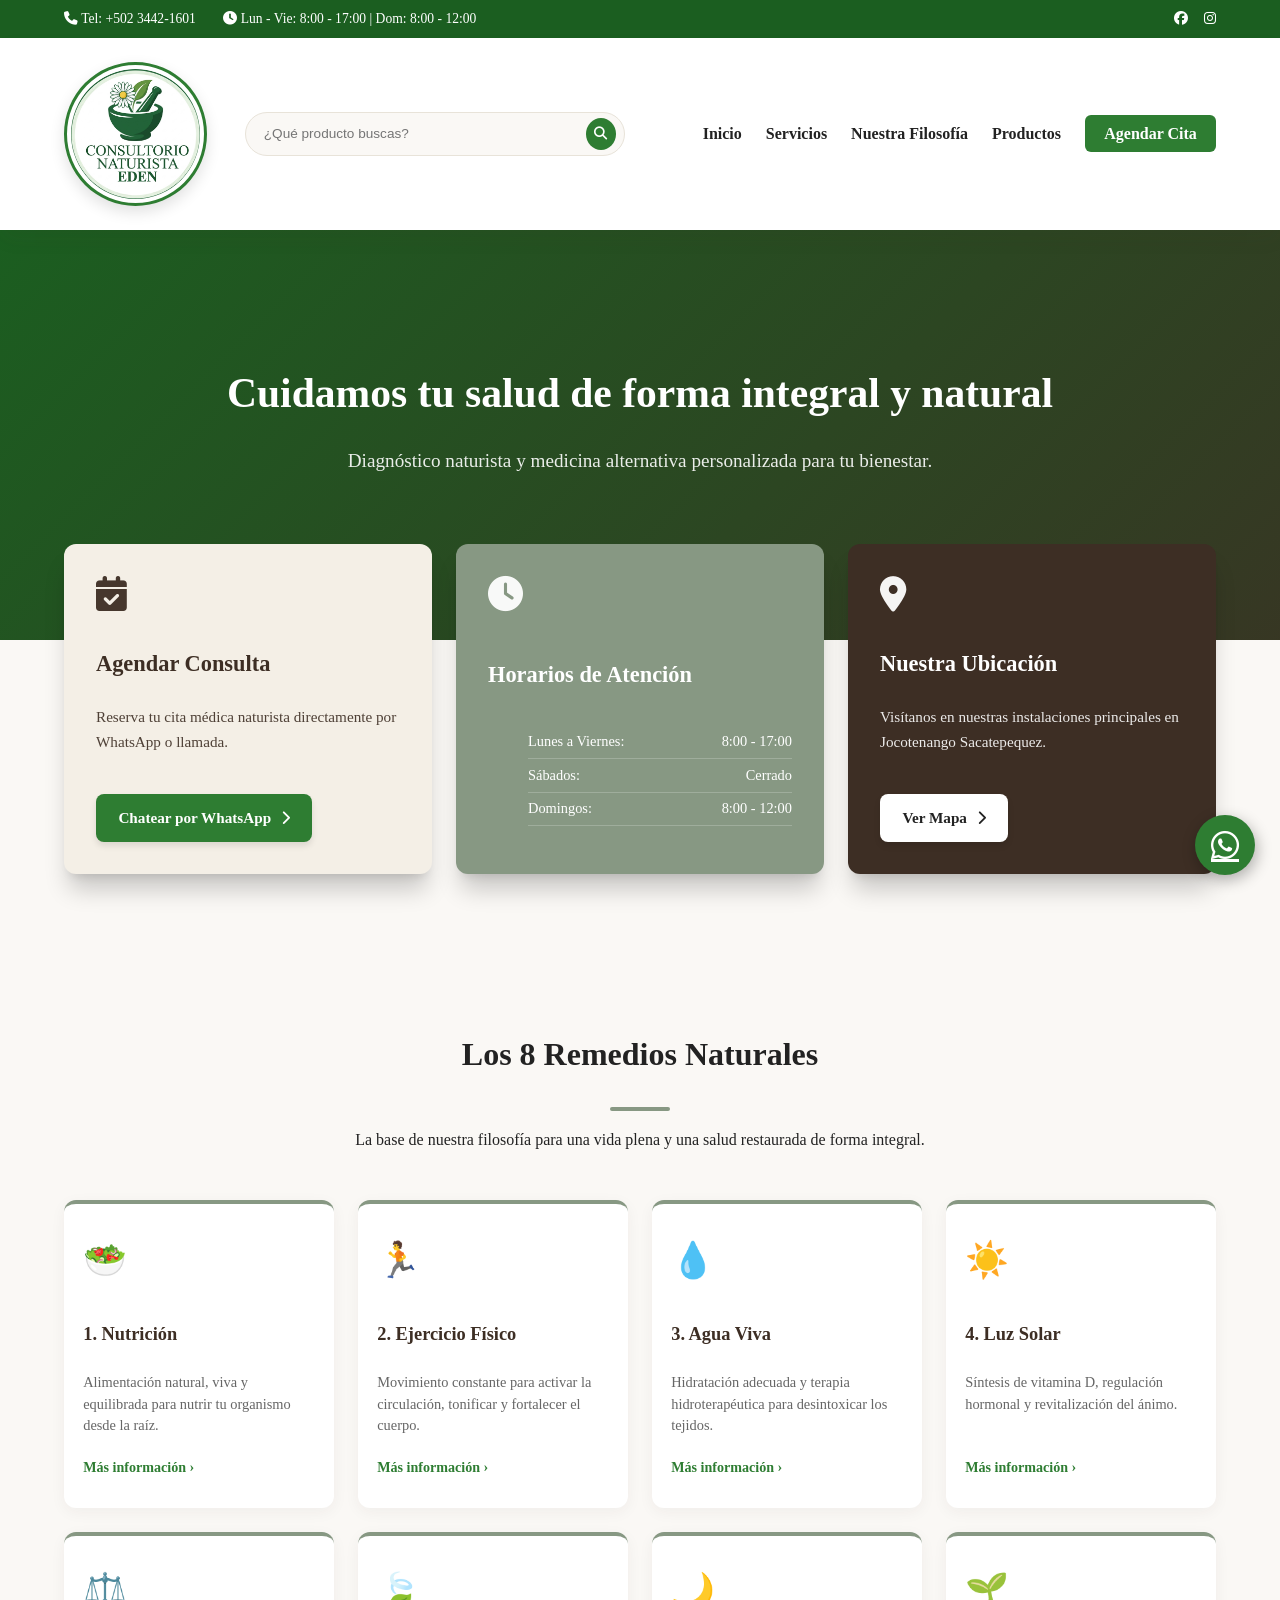
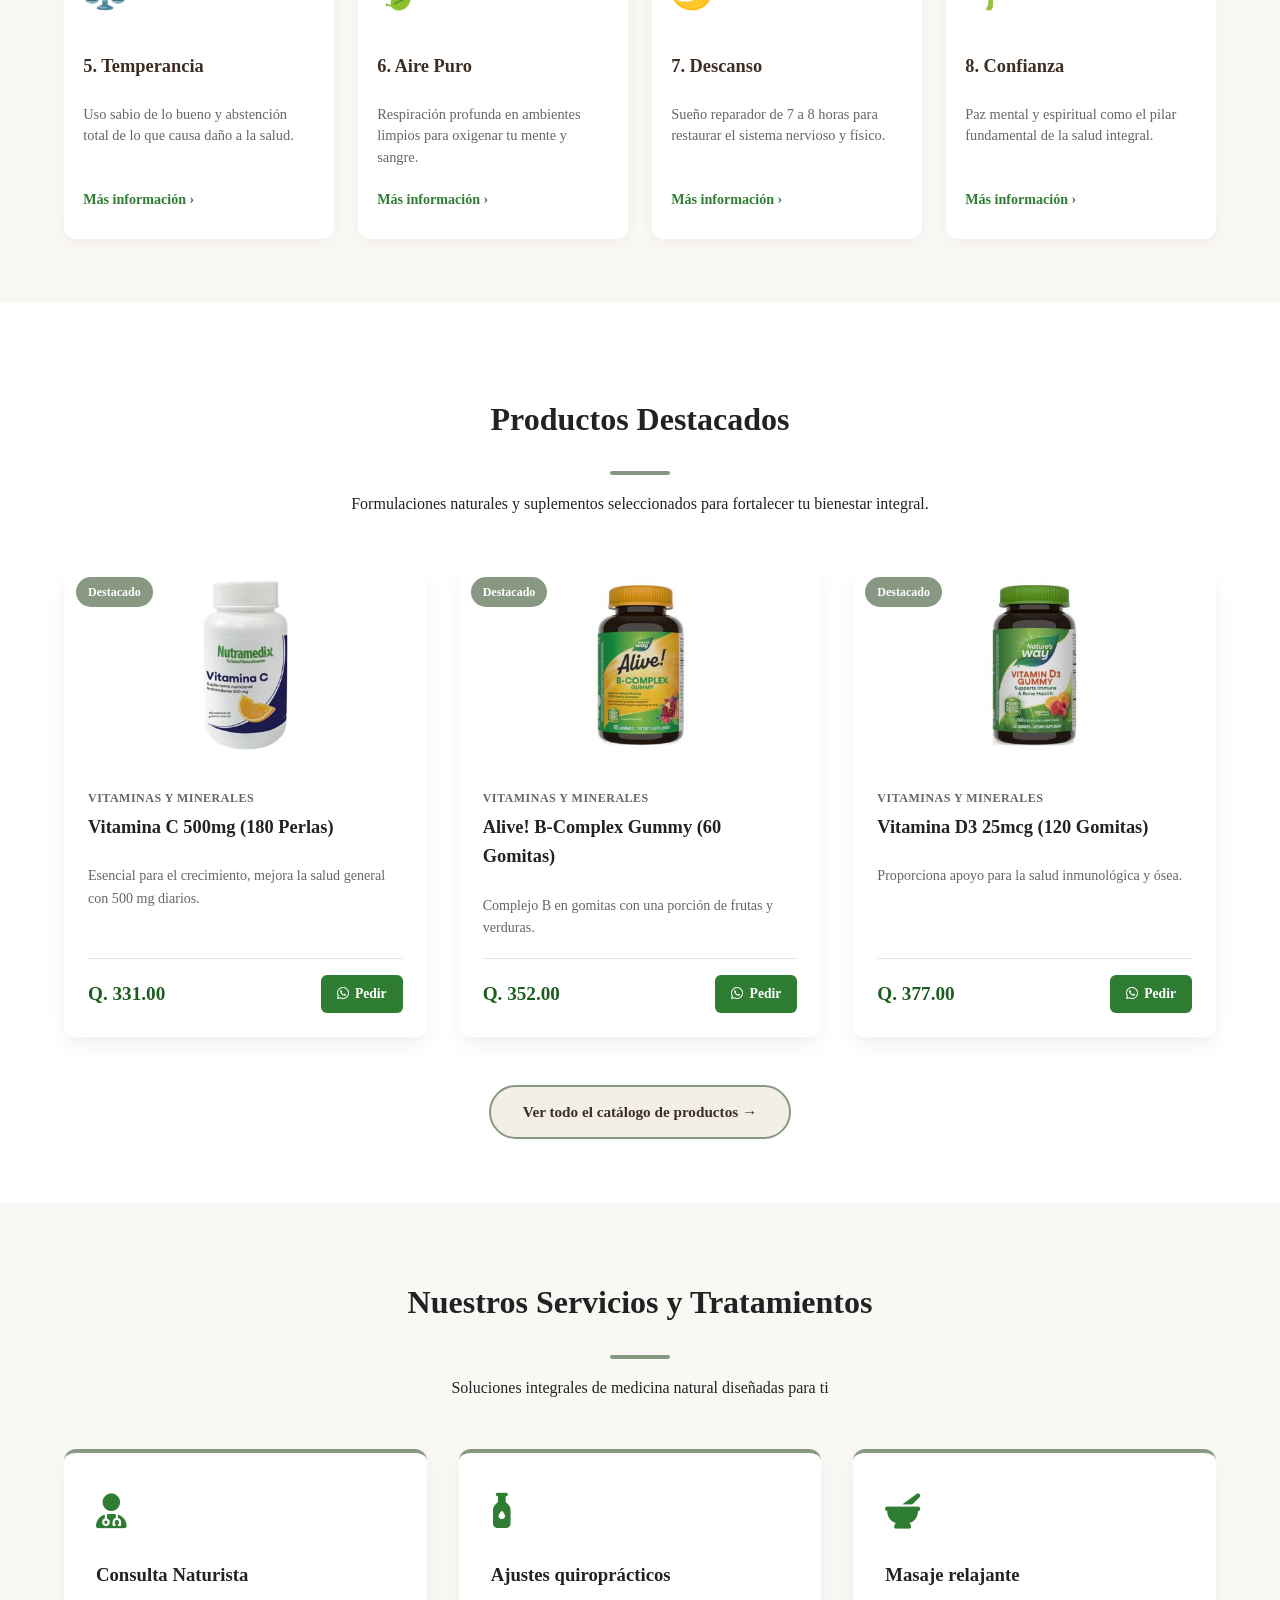
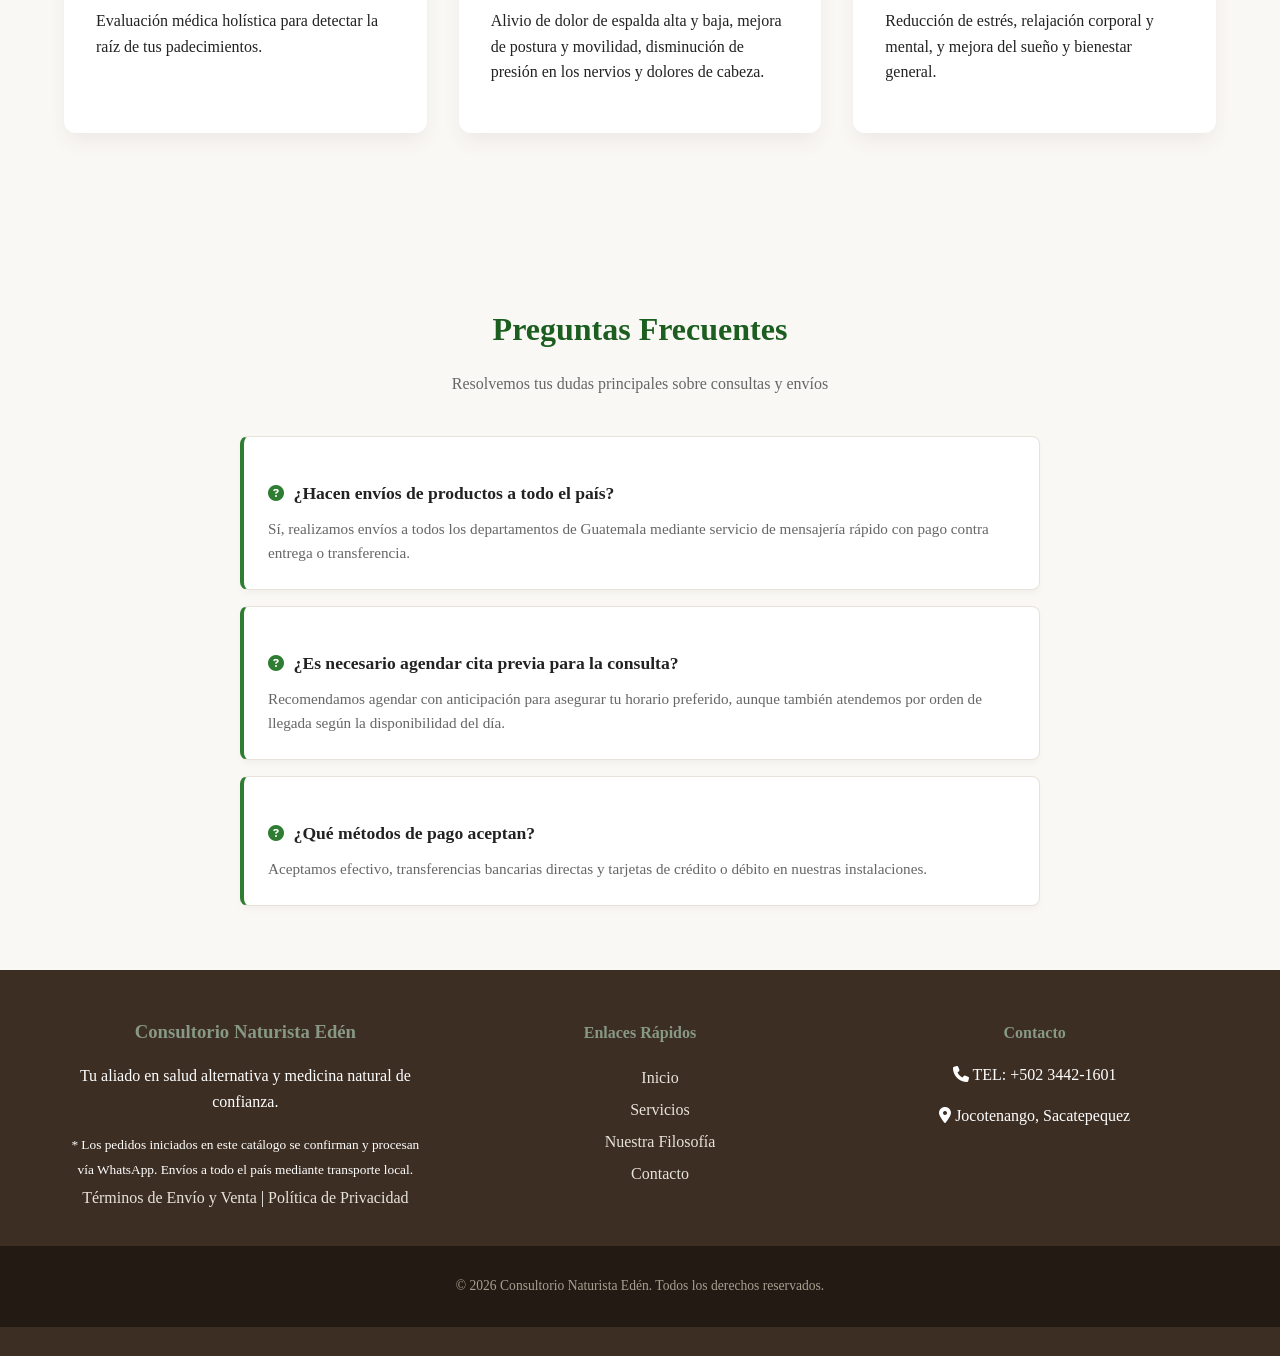
==== index.html @ c16f7e80 "Primer commit de mi proyecto" ====
<!DOCTYPE html>
<html lang="es">
<head>
    <meta charset="UTF-8">
    <meta name="viewport" content="width=device-width, initial-scale=1.0">
    <title>Consultorio Naturista Edén</title>
   
    <link rel="stylesheet" href="https://cdnjs.cloudflare.com/ajax/libs/font-awesome/6.4.0/css/all.min.css">
    <link rel="stylesheet" href="styles.css">

   
<link rel="icon" type="image/png" href="images/logo.jpg">


<meta property="og:title" content="Consultorio Naturista Edén - Salud 100% Natural">
<meta property="og:description" content="Consultas médicas naturistas, tratamientos orgánicos y suplementos certificados. Agenda tu cita hoy.">
<meta property="og:image" content="images/logo.jpg">
</head>
<body>

  
    <div class="top-bar">
        <div class="container top-bar-content">
            <div class="info-contacto">
                <span><i class="fa-solid fa-phone"></i> Tel: +502 3442-1601</span>
                <span><i class="fa-solid fa-clock"></i> Lun - Vie: 8:00 - 17:00 | Dom: 8:00 - 12:00</span>
            </div>
            <div class="redes-top">
                <a href="#"><i class="fa-brands fa-facebook"></i></a>
                <a href="#"><i class="fa-brands fa-instagram"></i></a>
            </div>
        </div>
    </div>

   
   <header class="main-header">
    <div class="container header-container">
        
       
        <a href="#" class="logo-wrapper">
            <img src="images/logo.jpg" alt="Consultorio Naturista Edén" class="logo-img">
        </a>

        
        <div class="header-search">
            <form id="search-form" onsubmit="event.preventDefault(); buscarServicio();">
                <input type="text" id="search-input" placeholder="¿Qué producto buscas?" required>
                <button type="submit" aria-label="Buscar">
                    <i class="fa-solid fa-magnifying-glass"></i>
                </button>
            </form>
        </div>

      
      <nav class="navbar">
    <ul>
        <li><a href="#inicio">Inicio</a></li>
        <li><a href="#servicios">Servicios</a></li>
        <li><a href="nosotros.html">Nuestra Filosofía</a></li>
        <li><a href="productos.html">Productos</a></li> 
        
      <li><a href="cita.html" class="btn-cita-nav">Agendar Cita</a></li>
    </ul>
</nav>
    </div>
</header>

    <!-- 3. Banner Principal-->
     
  <!-- 3. Banner Principal-->
<section id="inicio" class="hero-section">
    <!-- Capas de imágenes para la animación -->
    <div class="hero-slide active" style="background-image: url('https://images.unsplash.com/photo-1505751172876-fa1923c5c528?q=80&w=1200');"></div>
    <div class="hero-slide" style="background-image: url('https://images.unsplash.com/photo-1544367567-0f2fcb009e0b?q=80&w=1200');"></div>
    <div class="hero-slide" style="background-image: url('https://images.unsplash.com/photo-1576091160399-112ba8d25d1d?q=80&w=1200');"></div>

    <div class="hero-overlay"></div>

    <div class="container hero-content">
        <h1>Cuidamos tu salud de forma integral y natural</h1>
        <p>Diagnóstico naturista y medicina alternativa personalizada para tu bienestar.</p>
    </div>
</section>

    <!-- 4. Bloques de Acceso Rápido-->
    <section class="quick-action-section">
        <div class="container quick-action-grid">
            
            <div class="action-card action-blue">
                <i class="fa-solid fa-calendar-check action-icon"></i>
                <h3>Agendar Consulta</h3>
                <p>Reserva tu cita médica naturista directamente por WhatsApp o llamada.</p>
                <a href="https://wa.me/50234421601?text=Hola,%20quisiera%20solicitar%20información%20para%20agendar%20una%20cita%20médica." target="_blank" class="action-btn">Chatear por WhatsApp<i class="fa-solid fa-chevron-right"></i></a>
            </div>

            <div class="action-card action-green">
                <i class="fa-solid fa-clock action-icon"></i>
                <h3>Horarios de Atención</h3>
                <ul class="horarios-list">
                    <li><span>Lunes a Viernes:</span> 8:00 - 17:00</li>
                    <li><span>Sábados:</span> Cerrado</li>
                    <li><span>Domingos:</span> 8:00 - 12:00</li>
                </ul>
            </div>

            <div class="action-card action-dark">
                <i class="fa-solid fa-location-dot action-icon"></i>
                <h3>Nuestra Ubicación</h3>
                <p>Visítanos en nuestras instalaciones principales en Jocotenango Sacatepequez.</p>
                <a href="https://maps.app.goo.gl/ktrPptJkrCoF2fEw8?g_st=aw" target="_blank" rel="noopener noreferrer" class="action-btn">Ver Mapa <i class="fa-solid fa-chevron-right"></i></a>
            </div>

        </div>
    </section>
<!-- SECCIÓN 8 REMEDIOS NATURALES -->
<section class="remedios-section">
    <div class="container">
        <div class="section-header">
            <h2>Los 8 Remedios Naturales</h2>
            <div class="linea-decorativa"></div>
            <p>La base de nuestra filosofía para una vida plena y una salud restaurada de forma integral.</p>
        </div>

        <div class="remedios-grid">
            <!-- Remedio 1 -->
            <div class="remedio-card">
                <div class="remedio-icon">🥗</div>
                <h3>1. Nutrición</h3>
                <p>Alimentación natural, viva y equilibrada para nutrir tu organismo desde la raíz.</p>
                <a href="nosotros.html#nutricion" class="remedio-link">Más información &rsaquo;</a>
            </div>

            <!-- Remedio 2 -->
            <div class="remedio-card">
                <div class="remedio-icon">🏃</div>
                <h3>2. Ejercicio Físico</h3>
                <p>Movimiento constante para activar la circulación, tonificar y fortalecer el cuerpo.</p>
                <a href="nosotros.html#ejercicio" class="remedio-link">Más información &rsaquo;</a>
            </div>

            <!-- Remedio 3 -->
            <div class="remedio-card">
                <div class="remedio-icon">💧</div>
                <h3>3. Agua Viva</h3>
                <p>Hidratación adecuada y terapia hidroterapéutica para desintoxicar los tejidos.</p>
                <a href="nosotros.html#agua" class="remedio-link">Más información &rsaquo;</a>
            </div>

            <!-- Remedio 4 -->
            <div class="remedio-card">
                <div class="remedio-icon">☀️</div>
                <h3>4. Luz Solar</h3>
                <p>Síntesis de vitamina D, regulación hormonal y revitalización del ánimo.</p>
                <a href="nosotros.html#luz-solar" class="remedio-link">Más información &rsaquo;</a>
            </div>

            <!-- Remedio 5 -->
            <div class="remedio-card">
                <div class="remedio-icon">⚖️</div>
                <h3>5. Temperancia</h3>
                <p>Uso sabio de lo bueno y abstención total de lo que causa daño a la salud.</p>
                <a href="nosotros.html#temperancia" class="remedio-link">Más información &rsaquo;</a>
            </div>

            <!-- Remedio 6 -->
            <div class="remedio-card">
                <div class="remedio-icon">🍃</div>
                <h3>6. Aire Puro</h3>
                <p>Respiración profunda en ambientes limpios para oxigenar tu mente y sangre.</p>
                <a href="nosotros.html#aire-puro" class="remedio-link">Más información &rsaquo;</a>
            </div>

            <!-- Remedio 7 -->
            <div class="remedio-card">
                <div class="remedio-icon">🌙</div>
                <h3>7. Descanso</h3>
                <p>Sueño reparador de 7 a 8 horas para restaurar el sistema nervioso y físico.</p>
                <a href="nosotros.html#descanso" class="remedio-link">Más información &rsaquo;</a>
            </div>

            <!-- Remedio 8 -->
            <div class="remedio-card">
                <div class="remedio-icon">🌱</div>
                <h3>8. Confianza</h3>
                <p>Paz mental y espiritual como el pilar fundamental de la salud integral.</p>
                <a href="nosotros.html#confianza" class="remedio-link">Más información &rsaquo;</a>
            </div>
        </div>
    </div>
</section>

<!-- SECCIÓN DE PRODUCTOS DESTACADOS -->
<section class="productos-destacados-section">
    <div class="container">
        <div class="section-header">
            <h2>Productos Destacados</h2>
            <div class="linea-decorativa"></div>
            <p>Formulaciones naturales y suplementos seleccionados para fortalecer tu bienestar integral.</p>
        </div>

        <div class="productos-destacados-grid">
            
            <!-- Producto 1: Vitamina C 500mg -->
            <div class="producto-card">
                <span class="producto-badge">Destacado</span>
                <div class="producto-img-box">
                    <img src="images/productos/img41.jpg" alt="Vitamina C 500mg (180 Perlas)">
                </div>
                <div class="producto-info">
                    <span class="producto-categoria">Vitaminas y Minerales</span>
                    <h3>Vitamina C 500mg (180 Perlas)</h3>
                    <p>Esencial para el crecimiento, mejora la salud general con 500 mg diarios.</p>
                    <div class="producto-footer">
                        <span class="producto-precio">Q. 331.00</span>
                        <a href="https://wa.me/50234421601?text=Hola,%20deseo%20informaci%C3%B3n%20sobre%20el%20producto%20Vitamina%20C%20500mg%20(180%20Perlas)%20-%20C%C3%B3digo%207023A" 
                           class="btn-producto" target="_blank">
                            <i class="fab fa-whatsapp"></i> Pedir
                        </a>
                    </div>
                </div>
            </div>

            <!-- Producto 2: Alive! B-Complex Gummy -->
            <div class="producto-card">
                <span class="producto-badge">Destacado</span>
                <div class="producto-img-box">
                    <img src="images/productos/img68.jpg" alt="Alive! B-Complex Gummy (60 Gomitas)">
                </div>
                <div class="producto-info">
                    <span class="producto-categoria">Vitaminas y Minerales</span>
                    <h3>Alive! B-Complex Gummy (60 Gomitas)</h3>
                    <p>Complejo B en gomitas con una porción de frutas y verduras.</p>
                    <div class="producto-footer">
                        <span class="producto-precio">Q. 352.00</span>
                        <a href="https://wa.me/50234421601?text=Hola,%20deseo%20informaci%C3%B3n%20sobre%20el%20producto%20Alive!%20B-Complex%20Gummy%20(60%20Gomitas)%20-%20C%C3%B3digo%209173D" 
                           class="btn-producto" target="_blank">
                            <i class="fab fa-whatsapp"></i> Pedir
                        </a>
                    </div>
                </div>
            </div>

            <!-- Producto 3: Vitamina D3 25mcg -->
            <div class="producto-card">
                <span class="producto-badge">Destacado</span>
                <div class="producto-img-box">
                    <img src="images/productos/img64.jpg" alt="Vitamina D3 25mcg (120 Gomitas)">
                </div>
                <div class="producto-info">
                    <span class="producto-categoria">Vitaminas y Minerales</span>
                    <h3>Vitamina D3 25mcg (120 Gomitas)</h3>
                    <p>Proporciona apoyo para la salud inmunológica y ósea.</p>
                    <div class="producto-footer">
                        <span class="producto-precio">Q. 377.00</span>
                        <a href="https://wa.me/50234421601?text=Hola,%20deseo%20informaci%C3%B3n%20sobre%20el%20producto%20Vitamina%20D3%2025mcg%20(120%20Gomitas)%20-%20C%C3%B3digo%209175" 
                           class="btn-producto" target="_blank">
                            <i class="fab fa-whatsapp"></i> Pedir
                        </a>
                    </div>
                </div>
            </div>

        </div>

        <!-- Botón para ir al catálogo completo -->
        <div class="ver-mas-productos-container">
            <a href="productos.html" class="btn-ver-catalogo">
                Ver todo el catálogo de productos &rarr;
            </a>
        </div>
    </div>
</section>
    <!-- 5. Catálogo de Servicios y Tratamientos -->
    <section id="servicios" class="servicios-section container">
        <div class="section-header">
            <h2>Nuestros Servicios y Tratamientos</h2>
            <div class="linea-decorativa"></div>
            <p>Soluciones integrales de medicina natural diseñadas para ti</p>
        </div>

        <div class="servicios-grid">
            <div class="servicio-card">
                <div class="card-icon"><i class="fa-solid fa-user-doctor"></i></div>
                <h3>Consulta Naturista</h3>
                <p>Evaluación médica holística para detectar la raíz de tus padecimientos.</p>
            </div>


            <div class="servicio-card">
                <div class="card-icon"><i class="fa-solid fa-bottle-droplet"></i></div>
                <h3>Ajustes quiroprácticos</h3>
                <p>Alivio de dolor de espalda alta y baja, mejora de postura y movilidad, disminución de presión en los nervios y dolores de cabeza.
</p>
            </div>

            <div class="servicio-card">
                <div class="card-icon"><i class="fa-solid fa-mortar-pestle"></i></div>
                <h3>Masaje relajante </h3>
                <p> Reducción de estrés, relajación corporal y mental, y mejora del sueño y bienestar general.</p>
            </div>
        </div>
    </section>

   <!-- Sección FAQ -->
<section class="faq-section container">
    <div class="faq-title">
        <h2>Preguntas Frecuentes</h2>
        <p>Resolvemos tus dudas principales sobre consultas y envíos</p>
    </div>

    <div class="faq-container">
        <div class="faq-item">
            <h3><i class="fa-solid fa-circle-question"></i> ¿Hacen envíos de productos a todo el país?</h3>
            <p>Sí, realizamos envíos a todos los departamentos de Guatemala mediante servicio de mensajería rápido con pago contra entrega o transferencia.</p>
        </div>

        <div class="faq-item">
            <h3><i class="fa-solid fa-circle-question"></i> ¿Es necesario agendar cita previa para la consulta?</h3>
            <p>Recomendamos agendar con anticipación para asegurar tu horario preferido, aunque también atendemos por orden de llegada según la disponibilidad del día.</p>
        </div>

        <div class="faq-item">
            <h3><i class="fa-solid fa-circle-question"></i> ¿Qué métodos de pago aceptan?</h3>
            <p>Aceptamos efectivo, transferencias bancarias directas y tarjetas de crédito o débito en nuestras instalaciones.</p>
        </div>
    </div>
</section>

    <!-- 6. Pie de Página -->
    <footer class="main-footer">
        <div class="container footer-content">
            <div class="footer-col">
                <h3>Consultorio Naturista Edén</h3>
                <p>Tu aliado en salud alternativa y medicina natural de confianza.</p>
                 <small class="disclaimer">
            * Los pedidos iniciados en este catálogo se confirman y procesan vía WhatsApp. Envíos a todo el país mediante transporte local.
                    </small>
        <div class="footer-links">
            <a href="terminos.html">Términos de Envío y Venta</a> | 
            <a href="privacidad.html">Política de Privacidad</a>
        </div>
            </div>
            <div class="footer-col">
                <h4>Enlaces Rápidos</h4>
                <ul>
                    <li><a href="#inicio">Inicio</a></li>
                    <li><a href="#servicios">Servicios</a></li>
                    <li><a href="nosotros.html" class="nav-link">Nuestra Filosofía</a></li>
                    <li><a href="cita.html">Contacto</a></li>
                </ul>
            </div>

            
            <div class="footer-col">
                <h4>Contacto</h4>
                <p><i class="fa-solid fa-phone"></i> TEL: +502 3442-1601</p>
                <p><i class="fa-solid fa-location-dot"></i> Jocotenango, Sacatepequez</p>
            </div>
        </div>
        <div class="footer-bottom">
            <p>&copy; 2026 Consultorio Naturista Edén. Todos los derechos reservados.</p>
        </div>
    </footer>

    <a href="https://wa.me/50234421601?text=Hola,%20tengo%20una%20consulta" class="whatsapp-float" target="_blank" aria-label="Contacto WhatsApp">
    <i class="fa-brands fa-whatsapp"></i>
</a>

    <script src="script.js"></script>

</body>
</html>
</body>
</html>
---- styles.css ----
:root {
    --primary: #2e7d32;            /* Verde Bosque Orgánico (sustituye al verde brillante) */
    --primary-dark: #1b5e20;       /* Verde Profundo para encabezados y top-bar */
    --color-salvia: #879883;       /* Verde Salvia suave (tarjeta central) */
    --color-arena: #f4efe6;        /* Beige / Arena cálido */
    --color-tierra: #3d2e24;       /* Marrón Nuez / Tierra */
    --light-bg: #faf8f5;           /* Fondo general blanco cálido/marfil */
    --dark: #222222;
    --white: #ffffff;
    --gray-light: #e8e3d9;
    --gray-text: #666666;
    --shadow: 0 10px 20px -3px rgba(61, 46, 36, 0.08);
}

body {
    background-color: var(--light-bg);
    color: var(--dark);
    line-height: 1.6;
}

.container {
    width: 90%;
    max-width: 1200px;
    margin: 0 auto;
}

/* TOP BAR */
.top-bar {
    background-color: var(--primary-dark);
    color: var(--white);
    font-size: 0.85rem;
    padding: 0.5rem 0;
}

.top-bar-content {
    display: flex;
    justify-content: space-between;
    align-items: center;
}

.info-contacto span {
    margin-right: 1.5rem;
}

.redes-top a {
    color: var(--white);
    margin-left: 0.8rem;
    text-decoration: none;
}

/* MAIN HEADER */
.main-header {
    background: var(--white);
    box-shadow: var(--shadow);
    position: sticky;
    top: 0;
    z-index: 1000;
    overflow: visible; /* Permite que el logo sobresalga sin cortarse */
}
.header-container {
    display: flex;
    justify-content: space-between;
    align-items: center;
    padding: 1.5rem 0; /* Aumentamos el padding para darle más espacio vertical al header */
}

/* --- LOGO DESTACADO Y MÁS GRANDE --- */
.logo-wrapper {
    display: flex;
    align-items: center;
    text-decoration: none;
    position: relative;
    z-index: 1010;
    margin-bottom: 0; /* Eliminamos el desborde para que no se salga del fondo blanco */
}

.logo-img {
    height: 130px;                     
    width: auto;
    border-radius: 50%;
    background-color: var(--white);
    padding: 4px;
    box-shadow: 0 6px 15px rgba(0, 0, 0, 0.12);
    border: 3px solid var(--primary);
    transition: transform 0.3s ease;
}

.logo-img:hover {
    transform: scale(1.05);
}
.navbar ul {
    display: flex;
    list-style: none;
    align-items: center;
    gap: 1.5rem;
}

.navbar a {
    text-decoration: none;
    color: var(--dark);
    font-weight: 600;
    transition: color 0.3s;
}

.navbar a:hover {
    color: var(--primary);
}

.btn-cita-nav {
    background-color: var(--primary);
    color: var(--white) !important;
    padding: 0.6rem 1.2rem;
    border-radius: 6px;
}

.btn-cita-nav:hover {
    background-color: var(--primary-dark);
}


.hero-section {
    position: relative;
    color: var(--white);
    padding: 5rem 0 10rem 0; 
    text-align: center;
    overflow: hidden;
    background-color: var(--primary-dark);
}

.hero-content h1 {
    font-size: 2.6rem;
    margin-bottom: 0.8rem;
}

.hero-content p {
    font-size: 1.2rem;
    opacity: 0.9;
}


.quick-action-section {
    position: relative;
    z-index: 10; 
    margin-top: -6rem; 
    padding-bottom: 4rem;
}

.quick-action-grid {
    display: grid;
    grid-template-columns: repeat(auto-fit, minmax(280px, 1fr));
    gap: 1.5rem;
}

.action-card {
    padding: 2rem;
    border-radius: 12px;
    color: var(--white);
    box-shadow: 0 20px 25px -5px rgba(0, 0, 0, 0.2), 0 8px 10px -6px rgba(0, 0, 0, 0.1); /* Sombra acentuada para dar elevación */
    display: flex;
    flex-direction: column;
    justify-content: space-between;
    transition: transform 0.3s ease, box-shadow 0.3s ease;
}

/* Efecto al pasar el cursor */
.action-card:hover {
    transform: translateY(-6px);
    box-shadow: 0 25px 30px -5px rgba(0, 0, 0, 0.25);
}
.action-blue { 
    background-color: #f4efe6; 
    color: #3d2e24; 
}
.action-blue h3, 
.action-blue p, 
.action-blue .action-icon { 
    color: #3d2e24; 
}
.action-green { 
    background-color: #879883; 
    color: #ffffff; 
}
.action-dark { 
    background-color: #3d2e24; 
    color: #ffffff; 
}

.action-icon {
    font-size: 2.5rem;
    margin-bottom: 1rem;
}

.action-card h3 {
    font-size: 1.4rem;
    margin-bottom: 0.5rem;
}

.action-card p {
    font-size: 0.95rem;
    opacity: 0.9;
    margin-bottom: 1.5rem;
}

.horarios-list {
    list-style: none;
    font-size: 0.9rem;
    margin-bottom: 1rem;
}

.horarios-list li {
    display: flex;
    justify-content: space-between;
    border-bottom: 1px solid rgba(255,255,255,0.2);
    padding: 0.3rem 0;
}
.action-btn {
    display: inline-flex;
    align-items: center;
    justify-content: center;
    gap: 0.6rem;
    background-color: var(--white);
    color: var(--dark);
    padding: 0.75rem 1.4rem;
    border-radius: 8px;
    font-weight: 700;
    font-size: 0.95rem;
    text-decoration: none;
    align-self: flex-start;
    margin-top: 1rem;
    box-shadow: 0 4px 6px rgba(0, 0, 0, 0.1);
    transition: all 0.25s ease;
}

/* Color del icono dentro del botón */
.action-btn i {
    font-size: 0.9rem;
    transition: transform 0.2s ease;
}

/* Efecto al pasar el cursor (Hover) */
.action-btn:hover {
    background-color: var(--light-bg);
    transform: translateY(-2px);
    box-shadow: 0 6px 12px rgba(0, 0, 0, 0.15);
    text-decoration: none;
}

.action-btn:hover i {
    transform: translateX(4px); /* Desplaza suavemente la flecha a la derecha */
}

/* Botón de la tarjeta Arena */
.action-card.action-blue .action-btn {
    background-color: var(--primary);
    color: var(--white);
}

.action-card.action-blue .action-btn:hover {
    background-color: var(--primary-dark);
}

/* Iconos de las tarjetas */
.action-card .action-icon {
    font-size: 2.2rem;
    margin-bottom: 0.8rem;
    opacity: 0.95;
}
/* SERVICIOS */
.servicios-section {
    padding: 3rem 0 5rem 0;
}

.section-header {
    text-align: center;
    margin-bottom: 3rem;
}

.section-header h2 {
    font-size: 2rem;
}

.linea-decorativa {
    width: 60px;
    height: 4px;
    background-color: var(--color-salvia);
    margin: 0.8rem auto;
    border-radius: 2px;
}

.servicios-grid {
    display: grid;
    grid-template-columns: repeat(auto-fit, minmax(280px, 1fr));
    gap: 2rem;
}

.servicio-card {
    background: var(--white);
    padding: 2rem;
    border-radius: 12px;
    box-shadow: var(--shadow);
    border-top: 4px solid var(--color-salvia); /* Cambiado de --primary brillante a Salvia */
    transition: transform 0.2s ease;
}

.servicio-card:hover {
    transform: translateY(-4px);
}

.card-icon {
    font-size: 2.2rem;
    color: var(--primary);
    margin-bottom: 1rem;
}


html {
    height: 100%;
}

body {
    min-height: 100vh;
    display: flex;
    flex-direction: column;
    margin: 0;
}

main, 
.productos-container-page {
    flex: 1 0 auto;
}

/* --- ESTILOS UNIFICADOS DEL FOOTER --- */
.main-footer {
    background-color: #3d2e24; /* Marrón Nuez principal */
    color: #ffffff;
    text-align: center;
    padding: 1.8rem 0;
    margin-top: auto;
    width: 100%;
}

.footer-container p {
    margin: 0;
    font-size: 0.9rem;
    color: #d9d0c5; /* Texto arena suave para buena lectura */
}
.footer-content {
    display: grid;
    grid-template-columns: repeat(auto-fit, minmax(250px, 1fr));
    gap: 2rem;
    padding-bottom: 2rem;
}

.footer-col h3, .footer-col h4 {
    margin-bottom: 1rem;
    color: #879883; /* Títulos en Verde Salvia */
}

.footer-col ul {
    list-style: none;
}

.footer-col a {
    color: var(--gray-light);
    text-decoration: none;
    line-height: 2;
}

.footer-bottom {
    background-color: #241a14; /* Marrón aún más oscuro para el copyright */
    text-align: center;
    padding: 1rem;
    font-size: 0.85rem;
    color: #a89f91;
}

/* --- ANIMACIÓN DEL HERO SLIDER --- */
.hero-section {
    position: relative;
    color: var(--white);
    padding: 6rem 0 9rem 0;
    text-align: center;
    overflow: hidden;
    background-color: var(--primary-dark);
}

.hero-slide {
    position: absolute;
    top: 0;
    left: 0;
    width: 100%;
    height: 100%;
    background-size: cover;
    background-position: center;
    opacity: 0;
    transition: opacity 1.5s ease-in-out, transform 6s ease;
    transform: scale(1);
    z-index: 1;
}

.hero-slide.active {
    opacity: 1;
    transform: scale(1.05); /* Efecto suave de zoom */
}

.hero-overlay {
    position: absolute;
    top: 0;
    left: 0;
    width: 100%;
    height: 100%;

    background: linear-gradient(135deg, rgba(27, 94, 32, 0.88), rgba(61, 46, 36, 0.82));
    z-index: 2;
}

.hero-content {
    position: relative;
    z-index: 3;
}

@media (max-width: 768px) {
    .hero-section {
        padding: 4rem 0 7rem 0;
    }
    
    .quick-action-section {
        margin-top: -4rem;
    }
}



@media (max-width: 992px) {
    .header-container {
        padding: 0.5rem 0;
    }

    .logo-img {
        height: 90px; 
    }

    .logo-wrapper {
        margin-bottom: -20px;
    }

    .navbar ul {
        gap: 1rem;
    }

    .navbar a {
        font-size: 0.9rem;
    }
}

@media (max-width: 768px) {
    /* Ocultar barra superior informativa para ahorrar espacio */
    .top-bar {
        display: none;
    }

.header-search {
        display: block;
        width: 100%;
        max-width: 100%;
        margin: 0.8rem 0 0.3rem 0;
        order: 3; /* Se coloca al final de la cabecera móvil */
    }

    .header-search form {
        width: 100%;
        background-color: var(--white);
        border: 1px solid var(--primary); /* Resaltamos el borde para mayor visibilidad */
        box-shadow: 0 2px 8px rgba(0,0,0,0.08);
    }

    .header-search input {
        font-size: 0.9rem;
    }


    /* Ajustar el header para centrar el logo y menú */
    .header-container {
        flex-direction: column;
        gap: 0.8rem;
        padding: 1rem 0;
    }

    .logo-wrapper {
        margin-bottom: 0; /* Quitamos el desborde en móvil */
    }

    .logo-img {
        height: 80px; /* Tamaño cómodo para pantallas pequeñas */
    }

    /* Acomodar la navegación en fila con scroll horizontal o texto más pequeño */
    .navbar ul {
        flex-wrap: wrap;
        justify-content: center;
        gap: 0.8rem;
    }

    .navbar a {
        font-size: 0.85rem;
    }

    .btn-cita-nav {
        padding: 0.4rem 0.8rem;
    }

    /* Ajustar textos e imágenes del Hero */
    .hero-section {
        padding: 3rem 1rem 6rem 1rem;
    }

    .hero-content h1 {
        font-size: 1.8rem;
    }

    .hero-content p {
        font-size: 1rem;
    }

    /* Ajustar las tarjetas de acceso rápido */
    .quick-action-section {
        margin-top: -3.5rem;
    }

    .quick-action-grid {
        grid-template-columns: 1fr; /* Una sola columna en celulares */
    }

    .action-btn {
        width: 100%; /* Botones a todo el ancho en celular para facilitar el toque */
    }
}

/* --- BUSCADOR RÁPIDO EN CABECERA --- */
.header-search {
    flex: 1;
    max-width: 380px;
    margin: 0 2rem;
}

.header-search form {
    display: flex;
    align-items: center;
    background-color: var(--light-bg);
    border: 1px solid var(--gray-light);
    border-radius: 25px;
    padding: 0.3rem 0.5rem 0.3rem 1rem;
    transition: all 0.3s ease;
}

.header-search form:focus-within {
    border-color: var(--primary);
    box-shadow: 0 0 0 3px rgba(21, 128, 61, 0.15);
    background-color: var(--white);
}

.header-search input {
    border: none;
    background: transparent;
    outline: none;
    width: 100%;
    font-size: 0.85rem;
    color: var(--dark);
}


.header-search button {
    background-color: var(--primary);
    color: var(--white);
    border: none;
    width: 32px;
    height: 32px;
    border-radius: 50%;
    cursor: pointer;
    display: flex;
    align-items: center;
    justify-content: center;
    transition: background-color 0.2s ease;
}

.header-search button:hover {
    background-color: var(--primary-dark);
}


@media (max-width: 992px) {
    
}


/*ESTILOS DE LA PÁGINA DE PRODUCTOS Y FILTROS */

/* Encabezado del catálogo */
.productos-header-page {
    padding: 3rem 0 1.5rem 0;
    text-align: center;
}

.productos-header-page h1 {
    font-size: 2.2rem;
    color: var(--primary-dark);
    margin-bottom: 0.5rem;
}

.productos-header-page p {
    color: var(--gray-text);
    max-width: 650px;
    margin: 0 auto 2rem auto;
}

/* CONTENEDOR DESLIZANTE DE CATEGORÍAS */
.categorias-filter-wrapper {
    width: 100%;
    margin: 1.5rem 0 2rem 0;
    padding: 0 5px;
}

.categorias-filter {
  display: flex;
    gap: 10px;
    overflow-x: auto;
    white-space: nowrap;
    padding: 5px 5px 12px 5px;
    -webkit-overflow-scrolling: touch;
    cursor: grab;
}

.categorias-filter::-webkit-scrollbar {
    height: 6px; 
    display: block; 
}

.categorias-filter::-webkit-scrollbar-track {
    background: #e8e3d9; /* Color arena suave */
    border-radius: 10px;
}
/* La barra/indicador que se desplaza */
.categorias-filter::-webkit-scrollbar-thumb {
    background: var(--color-salvia, #879883); /* Verde Salvia */
    border-radius: 10px;
}

.categorias-filter::-webkit-scrollbar-thumb:hover {
    background: var(--color-bosque, #2e7d32); /* Se oscurece al pasar el cursor */
}

/* Soporte para Firefox */
.categorias-filter {
    scrollbar-width: thin;
    scrollbar-color: var(--color-salvia, #879883) #e8e3d9;
}
.btn-filter {
    flex: 0 0 auto;
    background-color: #ffffff;
    border: 1px solid #dcd6cd;
    color: var(--color-tierra, #3d2e24);
    padding: 8px 18px;
    border-radius: 25px;
    font-size: 0.9rem;
    font-weight: 500;
    cursor: pointer;
    transition: all 0.3s ease;
}

.btn-filter:hover {
    background-color: var(--color-arena, #f4efe6);
}

.btn-filter.active {
    background-color: var(--color-bosque, #2e7d32);
    color: #ffffff;
    border-color: var(--color-bosque, #2e7d32);
    box-shadow: 0 2px 6px rgba(46, 125, 50, 0.2);
}

/* Grid de Productos */
.productos-container-page {
    padding-bottom: 5rem;
}

.productos-grid {
    display: grid;
    grid-template-columns: repeat(auto-fit, minmax(260px, 1fr));
    gap: 2rem;
}

/* Tarjeta individual de producto */
.producto-card {
    background: var(--white);
    border-radius: 12px;
    overflow: hidden;
    box-shadow: var(--shadow);
    transition: transform 0.3s ease, box-shadow 0.3s ease;
    position: relative;
    display: flex;
    flex-direction: column;
}

.producto-card:hover {
    transform: translateY(-5px);
    box-shadow: 0 15px 25px rgba(0,0,0,0.12);
}

.producto-badge {
    position: absolute;
    top: 12px;
    left: 12px;
    background-color: var(--primary);
    color: var(--white);
    font-size: 0.75rem;
    font-weight: bold;
    padding: 0.3rem 0.7rem;
    border-radius: 20px;
    z-index: 5;
}
.producto-img-box {
    width: 100%;
    height: 200px;
    overflow: hidden;
    background-color: #ffffff;
    display: flex;
    align-items: center;
    justify-content: center;
    padding: 10px;
    box-sizing: border-box;
}

.producto-img-box img {
    max-width: 100%;
    max-height: 100%;
    width: auto;
    height: auto;
    object-fit: contain; 
    transition: transform 0.4s ease;
}
.producto-card:hover .producto-img-box img {
    transform: scale(1.08);
}

.producto-info {
    padding: 1.5rem;
    display: flex;
    flex-direction: column;
    flex-grow: 1;
}

.producto-categoria {
    font-size: 0.75rem;
    text-transform: uppercase;
    color: var(--gray-text);
    font-weight: 700;
    letter-spacing: 0.5px;
}

.producto-info h3 {
    font-size: 1.15rem;
    margin: 0.3rem 0 0.5rem 0;
    color: var(--dark);
}

.producto-info p {
    font-size: 0.88rem;
    color: var(--gray-text);
    margin-bottom: 1.2rem;
    flex-grow: 1;
}

.producto-footer {
    display: flex;
    justify-content: space-between;
    align-items: center;
    border-top: 1px solid var(--gray-light);
    padding-top: 1rem;
}

.producto-precio {
    font-size: 1.2rem;
    font-weight: 800;
    color: var(--primary-dark);
}

/* Botón de pedido WhatsApp */
.btn-producto {
    background-color: var(--primary); /* Verde bosque orgánico */
    color: var(--white);
    text-decoration: none;
    padding: 0.5rem 1rem;
    border-radius: 6px;
    font-weight: bold;
    font-size: 0.85rem;
    display: flex;
    align-items: center;
    gap: 0.4rem;
    transition: background-color 0.2s ease, transform 0.2s ease;
}

.btn-producto:hover {
    background-color: var(--primary-dark); /* Verde más profundo al pasar el cursor */
    transform: translateY(-1px);
}

/* Estado activo del menú */
.navbar a.active {
    color: var(--primary);
    border-bottom: 2px solid var(--primary);
}

/* --- PÁGINA DE AGENDAR CITA --- */
.cita-page-section {
    padding: 3rem 0 5rem 0;
}

.cita-title-header {
    text-align: center;
    margin-bottom: 3rem;
}

.cita-title-header h1 {
    font-size: 2.2rem;
    color: var(--primary-dark);
}

.cita-title-header p {
    color: var(--gray-text);
}

.cita-grid-layout {
    display: grid;
    grid-template-columns: 1fr 1.3fr;
    gap: 2.5rem;
    align-items: start;
}

/* Tarjeta de Información */
.contacto-info-card {
    background: var(--light-bg);
    padding: 2rem;
    border-radius: 12px;
    border: 1px solid var(--gray-light);
}

.contacto-info-card h2 {
    color: var(--dark);
    font-size: 1.4rem;
}

.info-block {
    display: flex;
    gap: 1rem;
    align-items: flex-start;
    margin: 1.5rem 0;
}

.info-block i {
    font-size: 1.4rem;
    color: var(--primary);
    margin-top: 3px;
}

.info-block h3 {
    font-size: 1rem;
    margin: 0 0 0.2rem 0;
    color: var(--dark);
}

.info-block p {
    margin: 0;
    font-size: 0.9rem;
    color: var(--gray-text);
}

.btn-mapa-cita {
    display: inline-block;
    width: 100%;
    text-align: center;
    background-color: var(--white);
    color: var(--primary);
    border: 2px solid var(--primary);
    padding: 0.7rem;
    border-radius: 8px;
    font-weight: bold;
    text-decoration: none;
    margin-top: 1rem;
    transition: all 0.3s ease;
}

.btn-mapa-cita:hover {
    background-color: var(--primary);
    color: var(--white);
}

/* Formulario */
.form-cita-card {
    background: var(--white);
    padding: 2.5rem;
    border-radius: 12px;
    box-shadow: var(--shadow);
    border-top: 5px solid var(--primary);
}

.form-group {
    display: flex;
    flex-direction: column;
    margin-bottom: 1.2rem;
}

.form-group label {
    font-size: 0.88rem;
    font-weight: bold;
    color: var(--dark);
    margin-bottom: 0.4rem;
}

.form-group input, 
.form-group select, 
.form-group textarea {
    padding: 0.75rem;
    border: 1px solid var(--gray-light);
    border-radius: 8px;
    font-size: 0.95rem;
    outline: none;
}

.form-group input:focus, 
.form-group select:focus, 
.form-group textarea:focus {
    border-color: var(--primary);
    box-shadow: 0 0 0 3px rgba(21, 128, 61, 0.15);
}

.form-row {
    display: grid;
    grid-template-columns: 1fr 1fr;
    gap: 1rem;
}

/*BOTÓN FORMULARIO DE CITA */
.btn-submit-cita {
    width: 100%;
    background-color: var(--primary); /* Verde Bosque Orgánico */
    color: var(--white);
    border: none;
    padding: 1rem;
    font-size: 1rem;
    font-weight: bold;
    border-radius: 8px;
    cursor: pointer;
    display: flex;
    align-items: center;
    justify-content: center;
    gap: 0.5rem;
    transition: background-color 0.2s ease, transform 0.2s ease;
}

.btn-submit-cita:hover {
    background-color: var(--primary-dark); /* Verde profundo al pasar el cursor */
    transform: translateY(-1px);
}

/* Responsive para*/
@media (max-width: 768px) {
    .cita-grid-layout {
        grid-template-columns: 1fr;
    }
    .form-row {
        grid-template-columns: 1fr;
    }
}

.whatsapp-float {
    position: fixed;
    bottom: 25px;
    right: 25px;
background-color: var(--primary);
  color: var(--white);
    border-radius: 50px;
    width: 60px;
    height: 60px;
    display: flex;
    align-items: center;
    justify-content: center;
    font-size: 32px;
    box-shadow: 2px 5px 15px rgba(0,0,0,0.3);
    z-index: 1000;
    transition: transform 0.3s ease;
}

.whatsapp-float:hover {
    transform: scale(1.1);
   background-color: var(--primary-dark);
}

/* SECCIÓN DE PREGUNTAS FRECUENTES (FAQ) */
.faq-section {
    padding: 4rem 0;
    max-width: 800px;
    margin: 0 auto;
}

.faq-title {
    text-align: center;
    margin-bottom: 2.5rem;
}

.faq-title h2 {
    font-size: 2rem;
    color: var(--primary-dark);
    margin-bottom: 0.5rem;
}

.faq-title p {
    color: var(--gray-text);
    font-size: 1rem;
}

.faq-container {
    display: flex;
    flex-direction: column;
    gap: 1rem;
}

/* Tarjeta individual de pregunta */
.faq-item {
    background-color: var(--white);
    border: 1px solid var(--gray-light);
    border-left: 4px solid var(--primary); /* Línea verde acentuada a la izquierda */
    border-radius: 8px;
    padding: 1.5rem;
    box-shadow: 0 4px 6px rgba(0, 0, 0, 0.03);
    transition: transform 0.2s ease, box-shadow 0.2s ease;
}

.faq-item:hover {
    transform: translateY(-2px);
    box-shadow: 0 8px 15px rgba(0, 0, 0, 0.08);
}

.faq-item h3 {
    font-size: 1.1rem;
    color: var(--dark);
    margin-bottom: 0.6rem;
    display: flex;
    align-items: center;
    gap: 0.6rem;
}

.faq-item h3 i {
    color: var(--primary);
    font-size: 1rem;
}

.faq-item p {
    color: var(--gray-text);
    font-size: 0.95rem;
    line-height: 1.6;
    margin: 0;
}

/* --- AVISO DE VARIACIÓN DE PRECIOS --- */
.disclaimer-banner {
    display: flex;
    align-items: center;
    gap: 0.8rem;
    background-color: #fffbe6; /* Amarillo/Crema suave de advertencia */
    border: 1px solid #ffe58f;
    color: #856404;
    padding: 0.8rem 1.2rem;
    border-radius: 8px;
    max-width: 800px;
    margin: 1.5rem auto 2rem auto;
    font-size: 0.88rem;
    line-height: 1.4;
}

.disclaimer-banner i {
    font-size: 1.2rem;
    color: #d48806;
    flex-shrink: 0;
}

.disclaimer-banner p {
    margin: 0;
    color: #5c4300;
}


/* --- SECCIÓN 8 REMEDIOS NATURALES --- */
.remedios-section {
    padding: 4rem 0;
    background-color: var(--light-bg); /* Fondo marfil / arena suave */
}

.remedios-grid {
    display: grid;
    grid-template-columns: repeat(auto-fit, minmax(240px, 1fr));
    gap: 1.5rem;
    margin-top: 2rem;
}

.remedio-card {
    background-color: var(--white);
    padding: 1.8rem 1.2rem;
    border-radius: 12px;
    border-top: 4px solid var(--color-salvia); /* Acento en Verde Salvia */
    box-shadow: 0 4px 15px rgba(61, 46, 36, 0.05);
    display: flex;
    flex-direction: column;
    justify-content: space-between;
    transition: transform 0.25s ease, box-shadow 0.25s ease;
}

.remedio-card:hover {
    transform: translateY(-4px);
    box-shadow: 0 10px 20px rgba(61, 46, 36, 0.1);
}

.remedio-icon {
    font-size: 2.2rem;
    margin-bottom: 0.8rem;
}

.remedio-card h3 {
    font-size: 1.15rem;
    color: var(--color-tierra); /* Marrón Nuez */
    margin-bottom: 0.5rem;
}

.remedio-card p {
    font-size: 0.9rem;
    color: var(--gray-text);
    line-height: 1.5;
    margin-bottom: 1.2rem;
    flex-grow: 1;
}

.remedio-link {
    color: var(--primary); /* Verde Bosque institucional */
    font-weight: 700;
    font-size: 0.88rem;
    text-decoration: none;
    transition: color 0.2s ease;
}

.remedio-link:hover {
    color: var(--primary-dark);
    text-decoration: underline;
}

/* --- SECCIÓN PRODUCTOS DESTACADOS --- */
.productos-destacados-section {
    padding: 4rem 0;
    background-color: #ffffff; /* Contraste blanco limpio */
}

.productos-destacados-grid {
    display: grid;
    grid-template-columns: repeat(auto-fit, minmax(280px, 1fr));
    gap: 2rem;
    margin-top: 2rem;
}

/* Badge decorativo */
.producto-badge {
    position: absolute;
    top: 12px;
    left: 12px;
    background-color: var(--color-salvia); /* Verde Salvia suave */
    color: var(--white);
    font-size: 0.75rem;
    font-weight: bold;
    padding: 0.35rem 0.75rem;
    border-radius: 20px;
    z-index: 5;
}

/* Botón inferior para ir al catálogo completo */
.ver-mas-productos-container {
    text-align: center;
    margin-top: 3rem;
}

.btn-ver-catalogo {
    display: inline-block;
    background-color: var(--color-arena);
    color: var(--color-tierra);
    border: 2px solid var(--color-salvia);
    padding: 0.8rem 2rem;
    border-radius: 30px;
    font-weight: 700;
    font-size: 0.95rem;
    text-decoration: none;
    transition: all 0.3s ease;
}

.btn-ver-catalogo:hover {
    background-color: var(--color-salvia);
    color: var(--white);
    transform: translateY(-2px);
    box-shadow: 0 6px 15px rgba(61, 46, 36, 0.12);
}

/* CARRUSEL DE PRODUCTOS DESTACADOS */
.productos-carrusel-container {
    position: relative;
    max-width: 450px; /* Ancho cómodo para destacar 1 producto a la vez */
    margin: 2rem auto 1rem auto;
    min-height: 420px;
}

.producto-slide {
    position: absolute;
    top: 0;
    left: 0;
    width: 100%;
    opacity: 0;
    visibility: hidden;
    transition: opacity 0.6s ease-in-out, visibility 0.6s ease-in-out;
}

.producto-slide.active {
    opacity: 1;
    visibility: visible;
    position: relative;
}

/* Indicadores de puntos */
.carrusel-dots {
    text-align: center;
    margin-top: 1.5rem;
}

.dot {
    height: 12px;
    width: 12px;
    margin: 0 5px;
    background-color: var(--gray-light);
    border-radius: 50%;
    display: inline-block;
    cursor: pointer;
    transition: background-color 0.3s ease, transform 0.2s ease;
}

.dot.active, .dot:hover {
    background-color: var(--color-salvia);
    transform: scale(1.2);
}


.no-resultados {
    grid-column: 1 / -1; /* Ocupa todo el ancho de la rejilla */
    text-align: center;
    padding: 3rem 1rem;
    background-color: #ffffff;
    border: 1px solid #e8e3d9;
    border-radius: 12px;
    margin: 2rem 0;
    color: var(--color-tierra, #3d2e24);
}

.no-resultados p {
    font-size: 1.1rem;
    margin-bottom: 0.5rem;
}

.no-resultados small {
    color: #777;
}
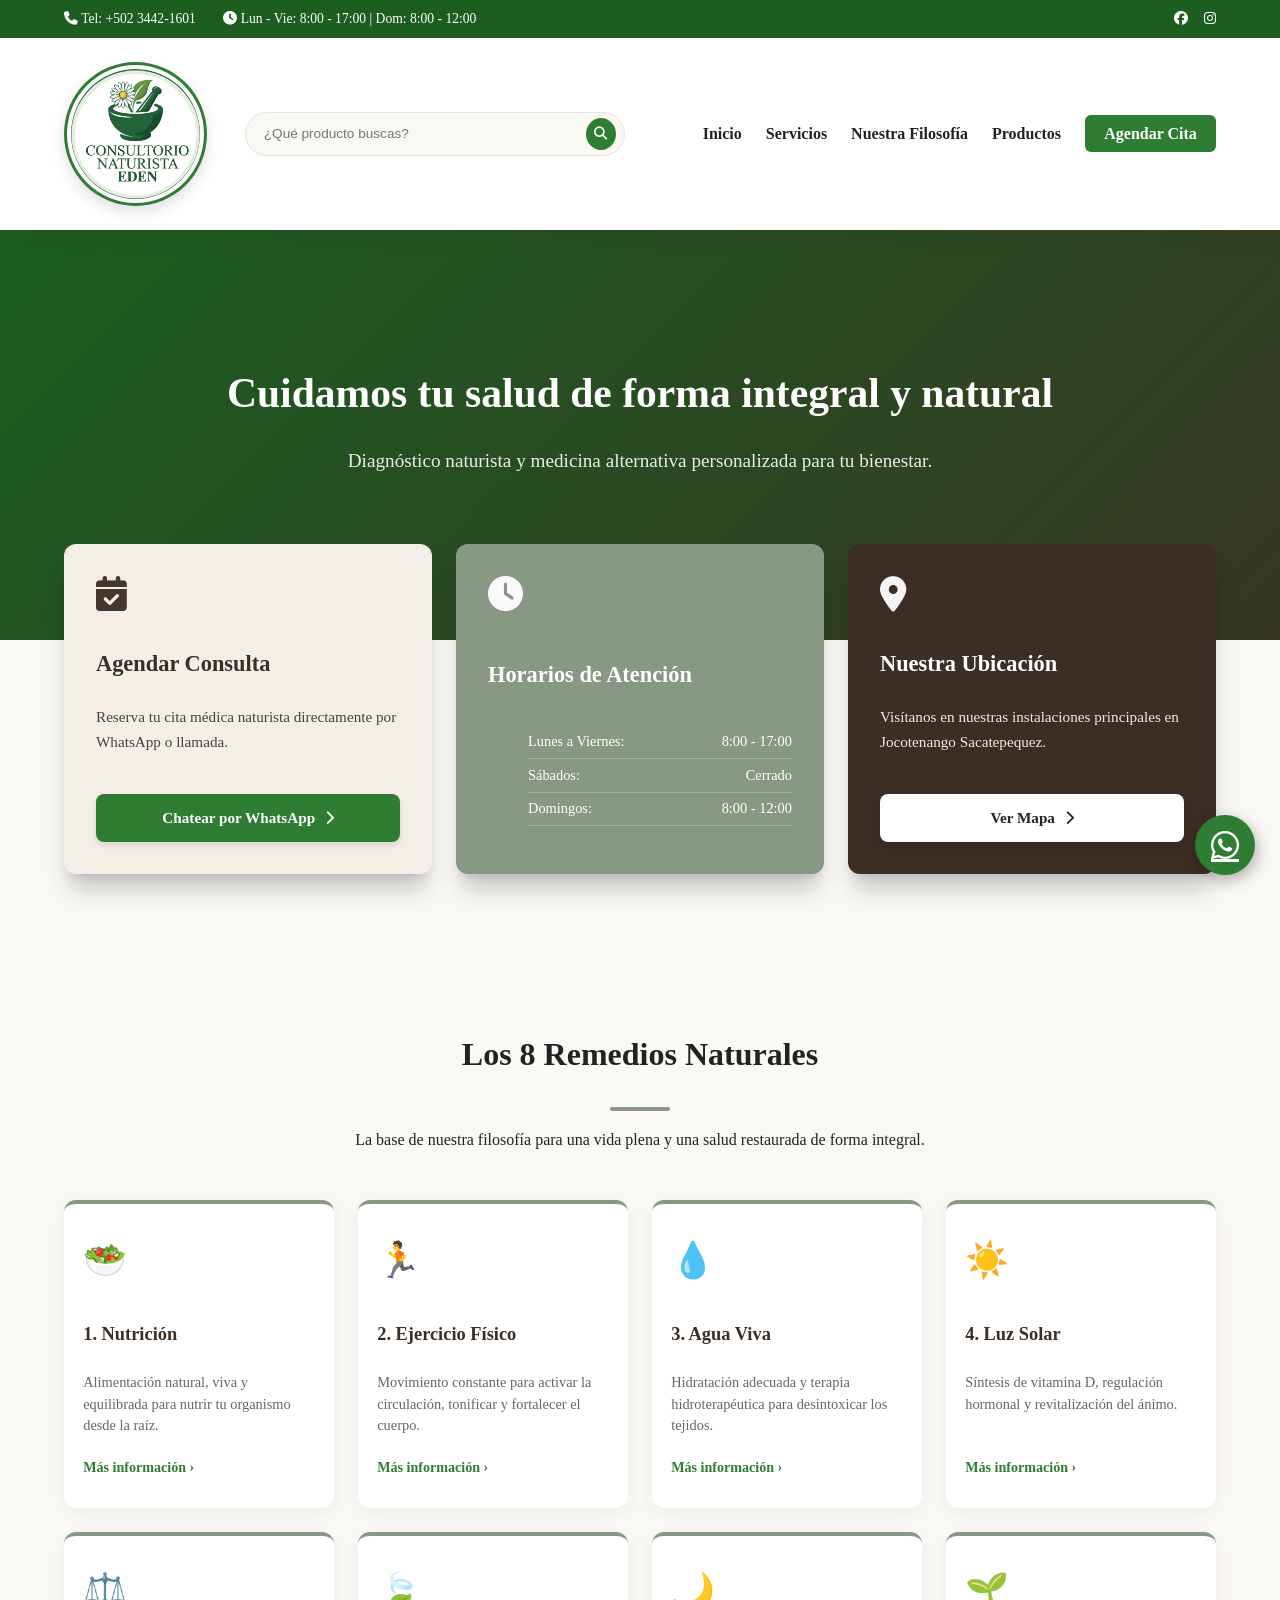
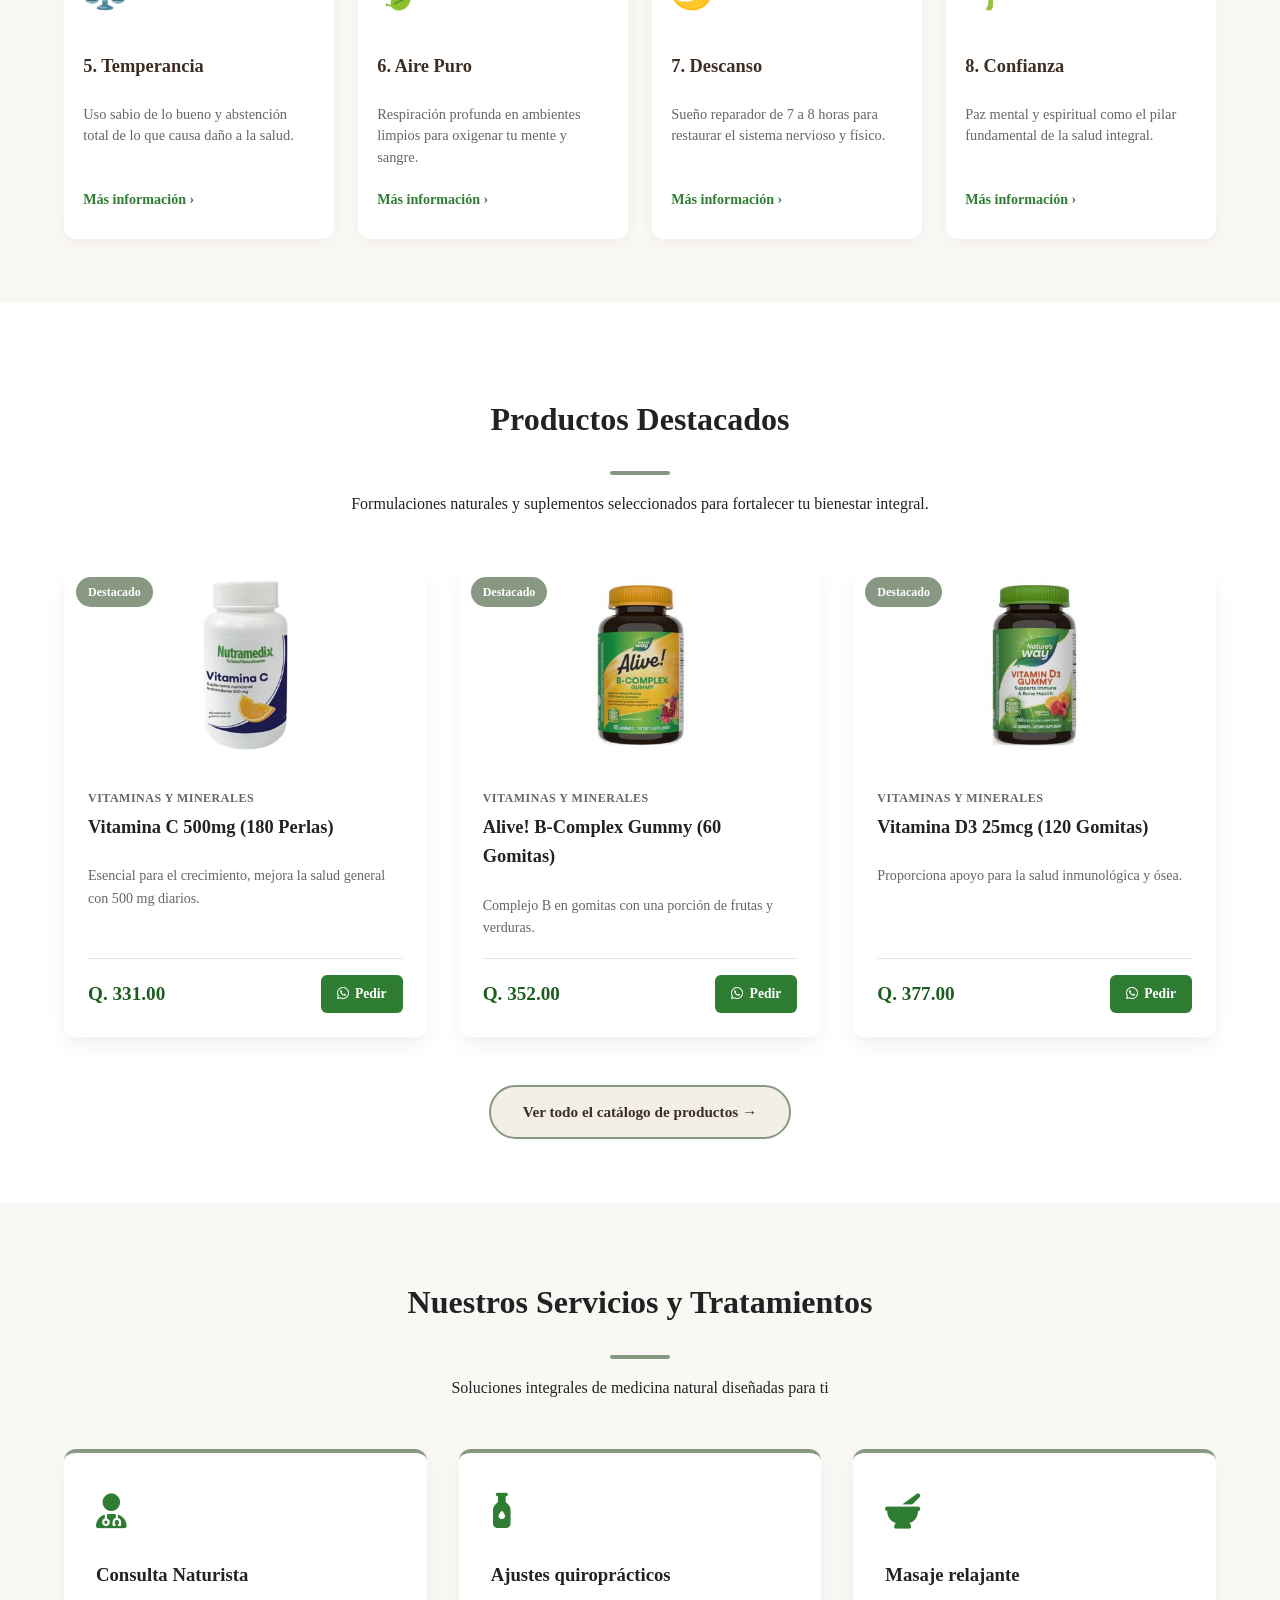
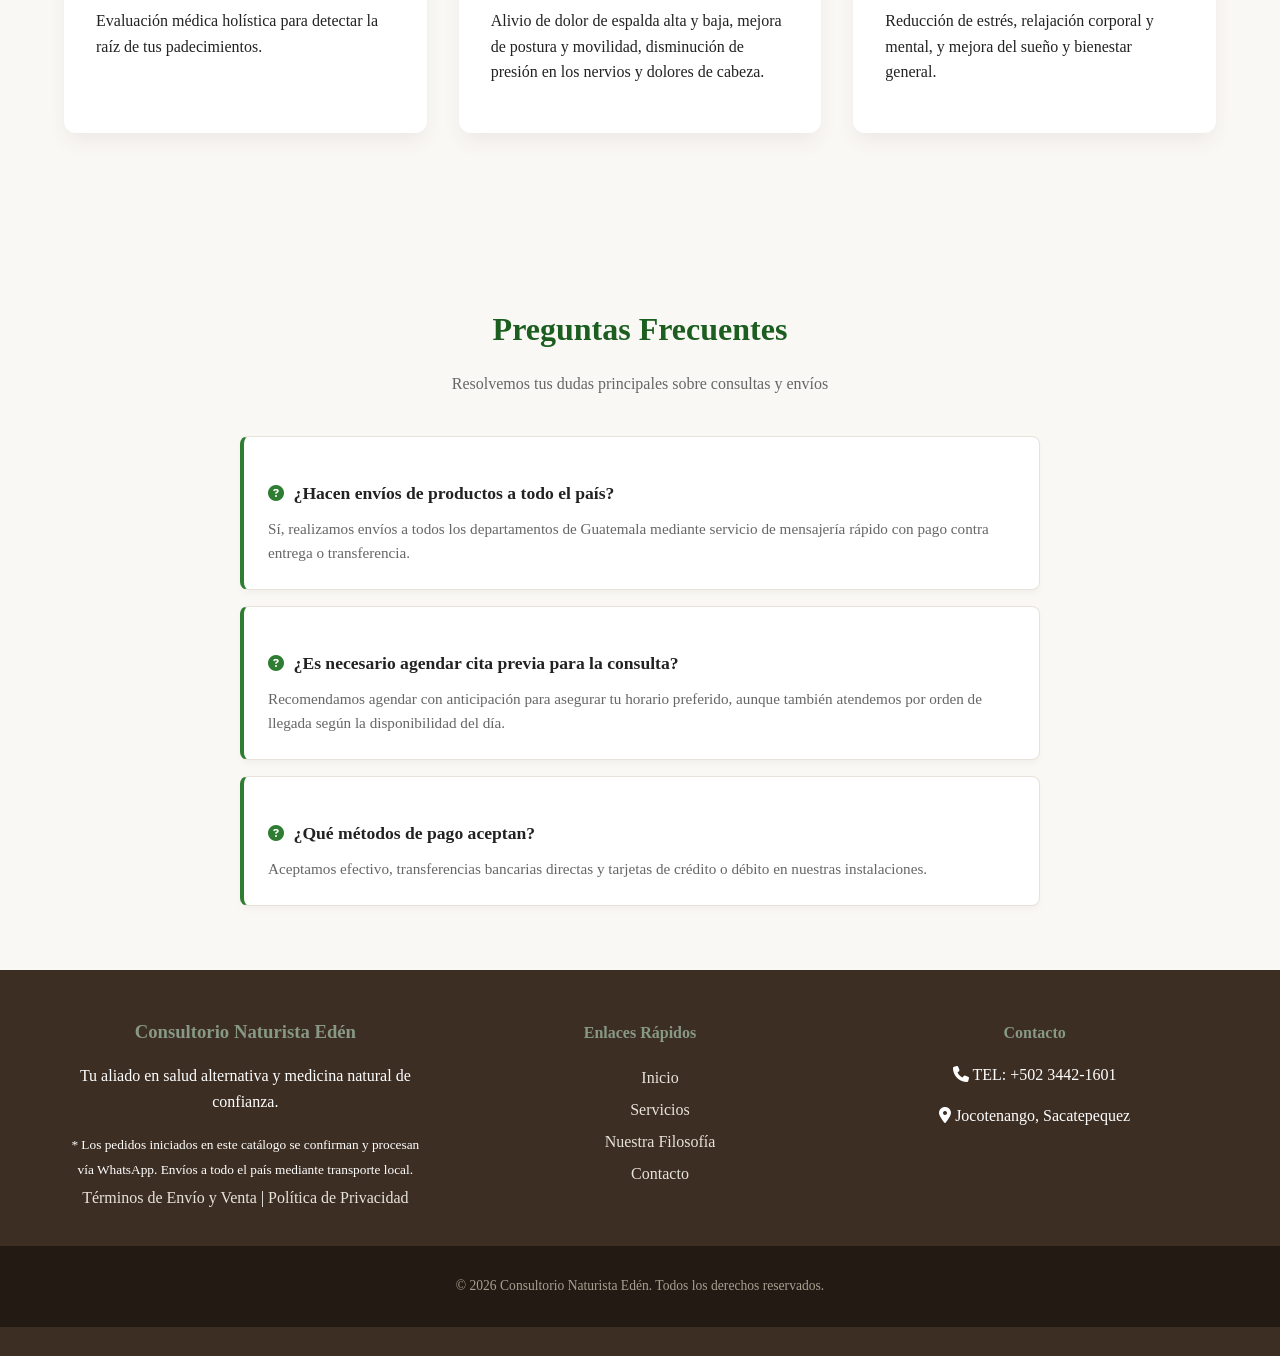
==== commit 7e646536: "Optimizar responsividad del header en portrait y landscape" ====
--- a/index.html
+++ b/index.html
@@ -32,16 +32,15 @@
         </div>
     </div>
 
-   
-   <header class="main-header">
+<header class="main-header">
     <div class="container header-container">
         
-       
-        <a href="#" class="logo-wrapper">
+        <!-- 1. Logo (Izquierda) -->
+        <a href="index.html" class="logo-wrapper">
             <img src="images/logo.jpg" alt="Consultorio Naturista Edén" class="logo-img">
         </a>
 
-        
+        <!-- 2. Buscador (Centro / Flexible) -->
         <div class="header-search">
             <form id="search-form" onsubmit="event.preventDefault(); buscarServicio();">
                 <input type="text" id="search-input" placeholder="¿Qué producto buscas?" required>
@@ -51,17 +50,22 @@
             </form>
         </div>
 
-      
-      <nav class="navbar">
-    <ul>
-        <li><a href="#inicio">Inicio</a></li>
-        <li><a href="#servicios">Servicios</a></li>
-        <li><a href="nosotros.html">Nuestra Filosofía</a></li>
-        <li><a href="productos.html">Productos</a></li> 
-        
-      <li><a href="cita.html" class="btn-cita-nav">Agendar Cita</a></li>
-    </ul>
-</nav>
+        <!-- 3. Menú Hamburguesa (Derecha extrema) -->
+        <button class="menu-toggle" id="menu-toggle" aria-label="Abrir menú">
+            <i class="fa-solid fa-bars"></i>
+        </button>
+
+        <!-- 4. Menú Navegación Desplegable -->
+        <nav class="navbar" id="navbar">
+            <ul>
+                <li><a href="#inicio">Inicio</a></li>
+                <li><a href="#servicios">Servicios</a></li>
+                <li><a href="nosotros.html">Nuestra Filosofía</a></li>
+                <li><a href="productos.html">Productos</a></li>
+                <li><a href="cita.html" class="btn-cita-nav">Agendar Cita</a></li>
+            </ul>
+        </nav>
+
     </div>
 </header>
 
--- a/styles.css
+++ b/styles.css
@@ -214,18 +214,19 @@
     padding: 0.3rem 0;
 }
 .action-btn {
-    display: inline-flex;
+   display: flex; /* Cambiado de inline-flex a flex */
     align-items: center;
     justify-content: center;
     gap: 0.6rem;
     background-color: var(--white);
     color: var(--dark);
-    padding: 0.75rem 1.4rem;
+    padding: 0.75rem 1rem; /* Reducido ligeramente el padding lateral */
     border-radius: 8px;
     font-weight: 700;
     font-size: 0.95rem;
     text-decoration: none;
-    align-self: flex-start;
+    width: 100%; /* Forzar a que tome el 100% del contenedor disponible */
+    box-sizing: border-box; /* Evita que el padding sume ancho extra */
     margin-top: 1rem;
     box-shadow: 0 4px 6px rgba(0, 0, 0, 0.1);
     transition: all 0.25s ease;
@@ -429,32 +430,98 @@
     }
 }
 
-
-
 @media (max-width: 992px) {
-    .header-container {
-        padding: 0.5rem 0;
-    }
-
-    .logo-img {
-        height: 90px; 
-    }
-
-    .logo-wrapper {
-        margin-bottom: -20px;
-    }
-
-    .navbar ul {
-        gap: 1rem;
-    }
-
-    .navbar a {
-        font-size: 0.9rem;
-    }
+  /* 1. Contenedor principal en posición relativa */
+  .header-container {
+    position: relative !important;
+    display: flex !important;
+    flex-direction: row !important;
+    align-items: center !important;
+    justify-content: flex-start !important;
+    padding: 8px 50px 8px 10px !important; /* El padding-right de 50px reserva espacio exclusivo para el menú a la derecha */
+    box-sizing: border-box !important;
+  }
+
+  /* 2. Logo a la izquierda */
+  .logo-wrapper {
+    flex-shrink: 0 !important;
+    margin-right: 8px !important;
+  }
+
+  .logo-img {
+    height: 48px !important; /* Tamaño compacto para no saturar verticalmente */
+    width: auto !important;
+  }
+
+  /* 3. Buscador ocupa TODO el espacio disponible del centro */
+ .header-search {
+    flex: 1 1 auto !important;
+    width: auto !important;
+    max-width: 100% !important;
+    margin-left: 15px !important;  /* Separación respecto al logo */
+    margin-right: 55px !important; /* Espacio de seguridad para el botón hamburguesa en horizontal */
+  }
+
+  .header-search form {
+    width: 100% !important;
+    display: flex !important;
+    box-sizing: border-box !important;
+  }
+
+  .header-search input {
+    width: 100% !important;
+    font-size: 0.8rem !important;
+    padding-left: 10px !important;
+    padding-right: 35px !important; /* Asegura espacio para la lupa dentro del input */
+    box-sizing: border-box !important;
+  }
+
+  /* 4. Menú Hamburguesa FORZADO a la extrema derecha */
+  .menu-toggle {
+    display: block !important;
+    position: absolute !important;
+    right: 12px !important; /* Pegado al borde derecho del header */
+    top: 50% !important;
+    transform: translateY(-50%) !important; /* Centrado verticalmente */
+    z-index: 10 !important;
+    background: transparent !important;
+    border: none !important;
+    font-size: 1.6rem !important;
+    cursor: pointer !important;
+    padding: 4px !important;
+    margin: 0 !important;
+  }
+
+  /* 5. Menú Navegable Desplegable */
+  .navbar {
+    position: absolute !important;
+    top: 100% !important;
+    left: 0 !important;
+    width: 100% !important;
+    max-height: 0;
+    overflow: hidden;
+    transition: max-height 0.35s ease, opacity 0.3s ease;
+    opacity: 0;
+    background-color: var(--white);
+    z-index: 999;
+  }
+
+  .navbar.active {
+    max-height: 320px;
+    opacity: 1;
+    border-bottom: 2px solid var(--gray-light);
+    box-shadow: 0 4px 10px rgba(0,0,0,0.1);
+  }
+
+  .navbar ul {
+    flex-direction: column !important;
+    align-items: center !important;
+    gap: 12px !important;
+    padding: 15px 0 !important;
+  }
 }
 
 @media (max-width: 768px) {
-    /* Ocultar barra superior informativa para ahorrar espacio */
     .top-bar {
         display: none;
     }
@@ -875,8 +942,11 @@
 }
 
 .btn-mapa-cita {
-    display: inline-block;
+   display: flex;
+    align-items: center;
+    justify-content: center;
     width: 100%;
+    box-sizing: border-box; /* Previene el desborde por padding/borde */
     text-align: center;
     background-color: var(--white);
     color: var(--primary);
@@ -1270,3 +1340,107 @@
 .no-resultados small {
     color: #777;
 }
+
+@media (max-width: 768px) {
+  /* 1. Contenedor principal con espacio relativo */
+  .header-container {
+    position: relative !important;
+    display: flex !important;
+    flex-direction: row !important;
+    align-items: center !important;
+    justify-content: flex-start !important;
+    padding: 8px 10px !important;
+    box-sizing: border-box !important;
+  }
+
+  /* 2. Logo a la izquierda */
+  .logo-wrapper {
+    flex-shrink: 0 !important;
+    margin-right: 6px !important;
+  }
+
+  .logo-img {
+    height: 48px !important;
+    width: auto !important;
+  }
+
+  /* 3. Buscador en el centro (CON FRENO A LA DERECHA PARA NO SOLAPAR) */
+  .header-search {
+    flex: 1 !important;
+    min-width: 0 !important;
+    margin-left: 4px !important;
+    margin-right: 48px !important; /* <--- ESTE ESPACIO SEPARA LA LUPA DE LA HAMBURGUESA */
+  }
+
+  .header-search form {
+    width: 100% !important;
+    display: flex !important;
+    box-sizing: border-box !important;
+  }
+
+  .header-search input {
+    width: 100% !important;
+    font-size: 0.8rem !important;
+    padding-left: 8px !important;
+    padding-right: 32px !important;
+    box-sizing: border-box !important;
+  }
+
+  /* 4. Menú hamburguesa pegado a la DERECHA EXTREMA */
+  .menu-toggle {
+    display: block !important;
+    position: absolute !important;
+    right: 10px !important;
+    top: 50% !important;
+    transform: translateY(-50%) !important;
+    z-index: 10 !important;
+    background: transparent !important;
+    border: none !important;
+    font-size: 1.5rem !important;
+    cursor: pointer !important;
+    padding: 4px !important;
+    margin: 0 !important;
+  }
+
+  /* 5. Menú Navegación Desplegable */
+  .navbar {
+    position: absolute !important;
+    top: 100% !important;
+    left: 0 !important;
+    width: 100% !important;
+    max-height: 0;
+    overflow: hidden;
+    transition: max-height 0.35s ease, opacity 0.3s ease;
+    opacity: 0;
+    background-color: var(--white);
+    z-index: 999;
+  }
+
+  .navbar.active {
+    max-height: 320px;
+    opacity: 1;
+    border-bottom: 2px solid var(--gray-light);
+    box-shadow: 0 4px 10px rgba(0,0,0,0.1);
+  }
+
+  .navbar ul {
+    flex-direction: column !important;
+    align-items: center !important;
+    gap: 12px !important;
+    padding: 15px 0 !important;
+  }
+}
+
+.menu-toggle {
+    display: none;
+    background: transparent;
+    border: none;
+    font-size: 1.5rem;
+    color: var(--primary-dark);
+    cursor: pointer;
+    padding: 0.4rem;
+}
+
+
+
+
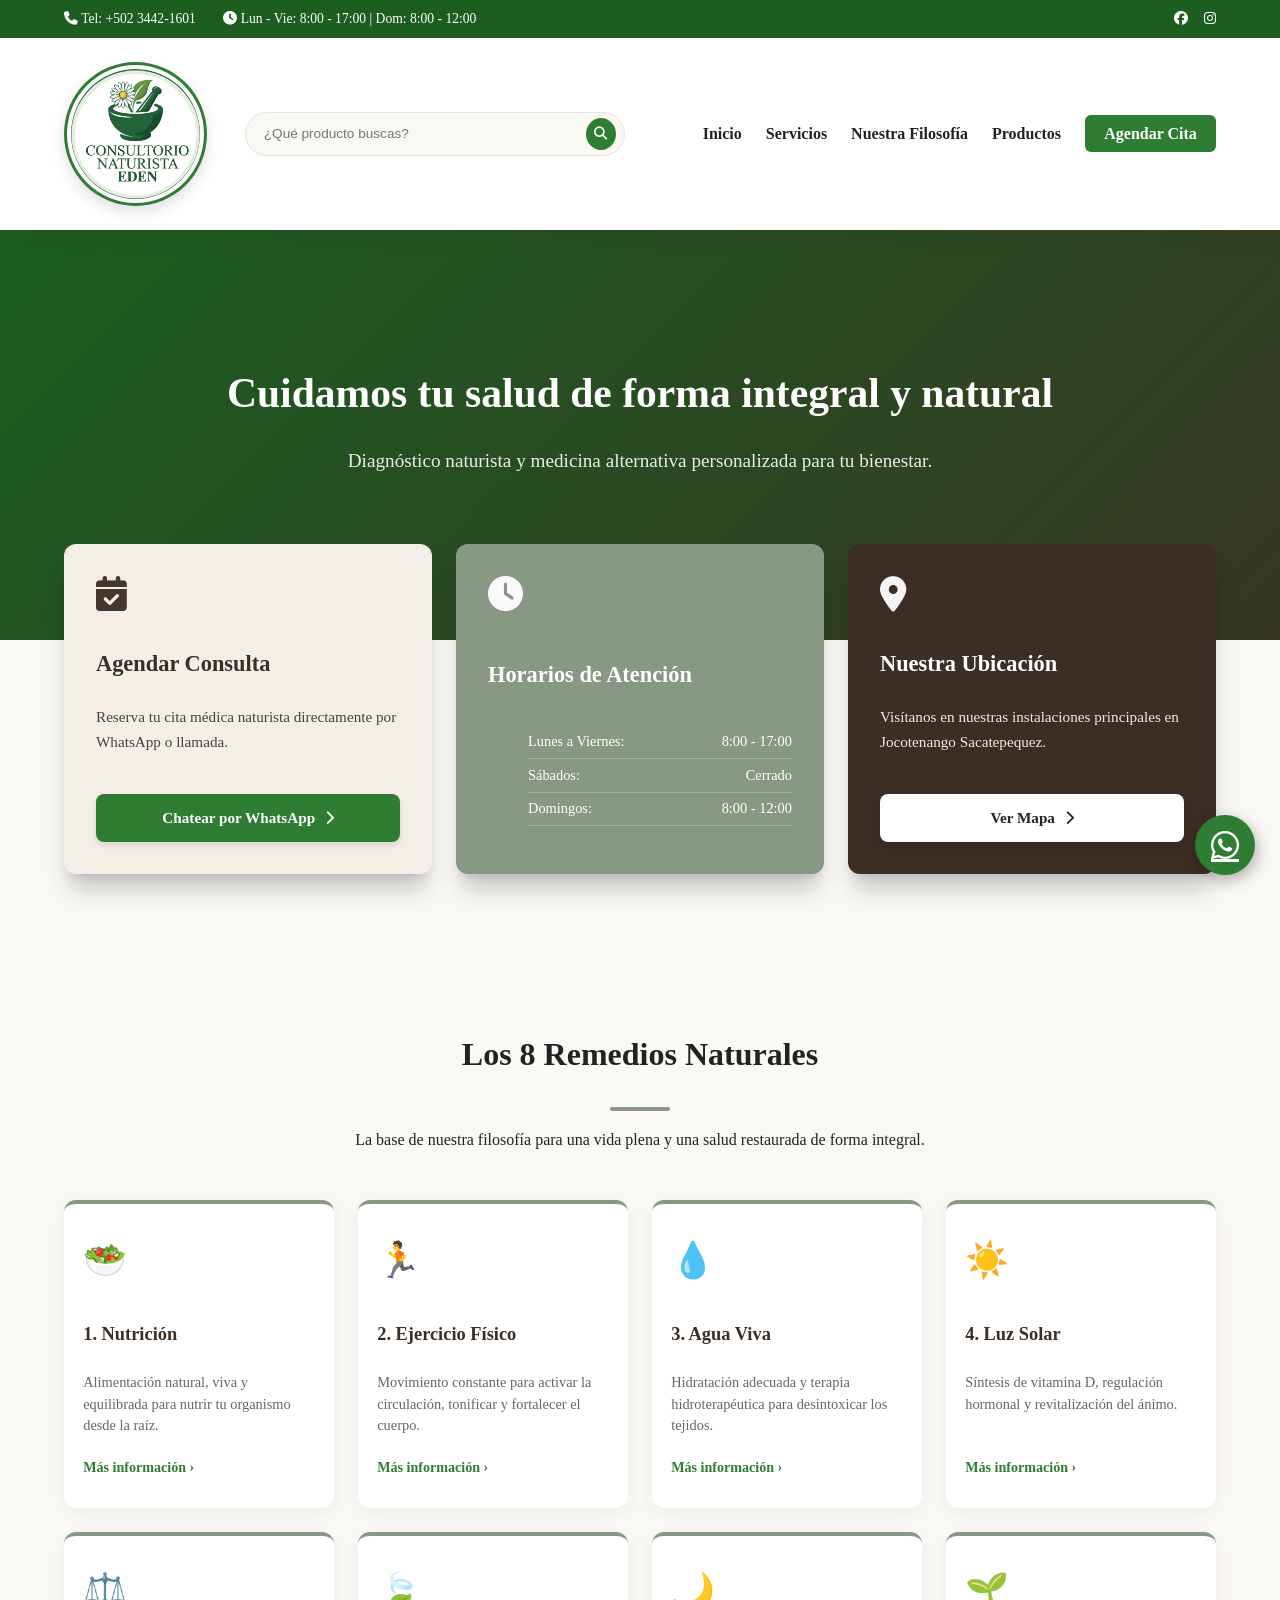
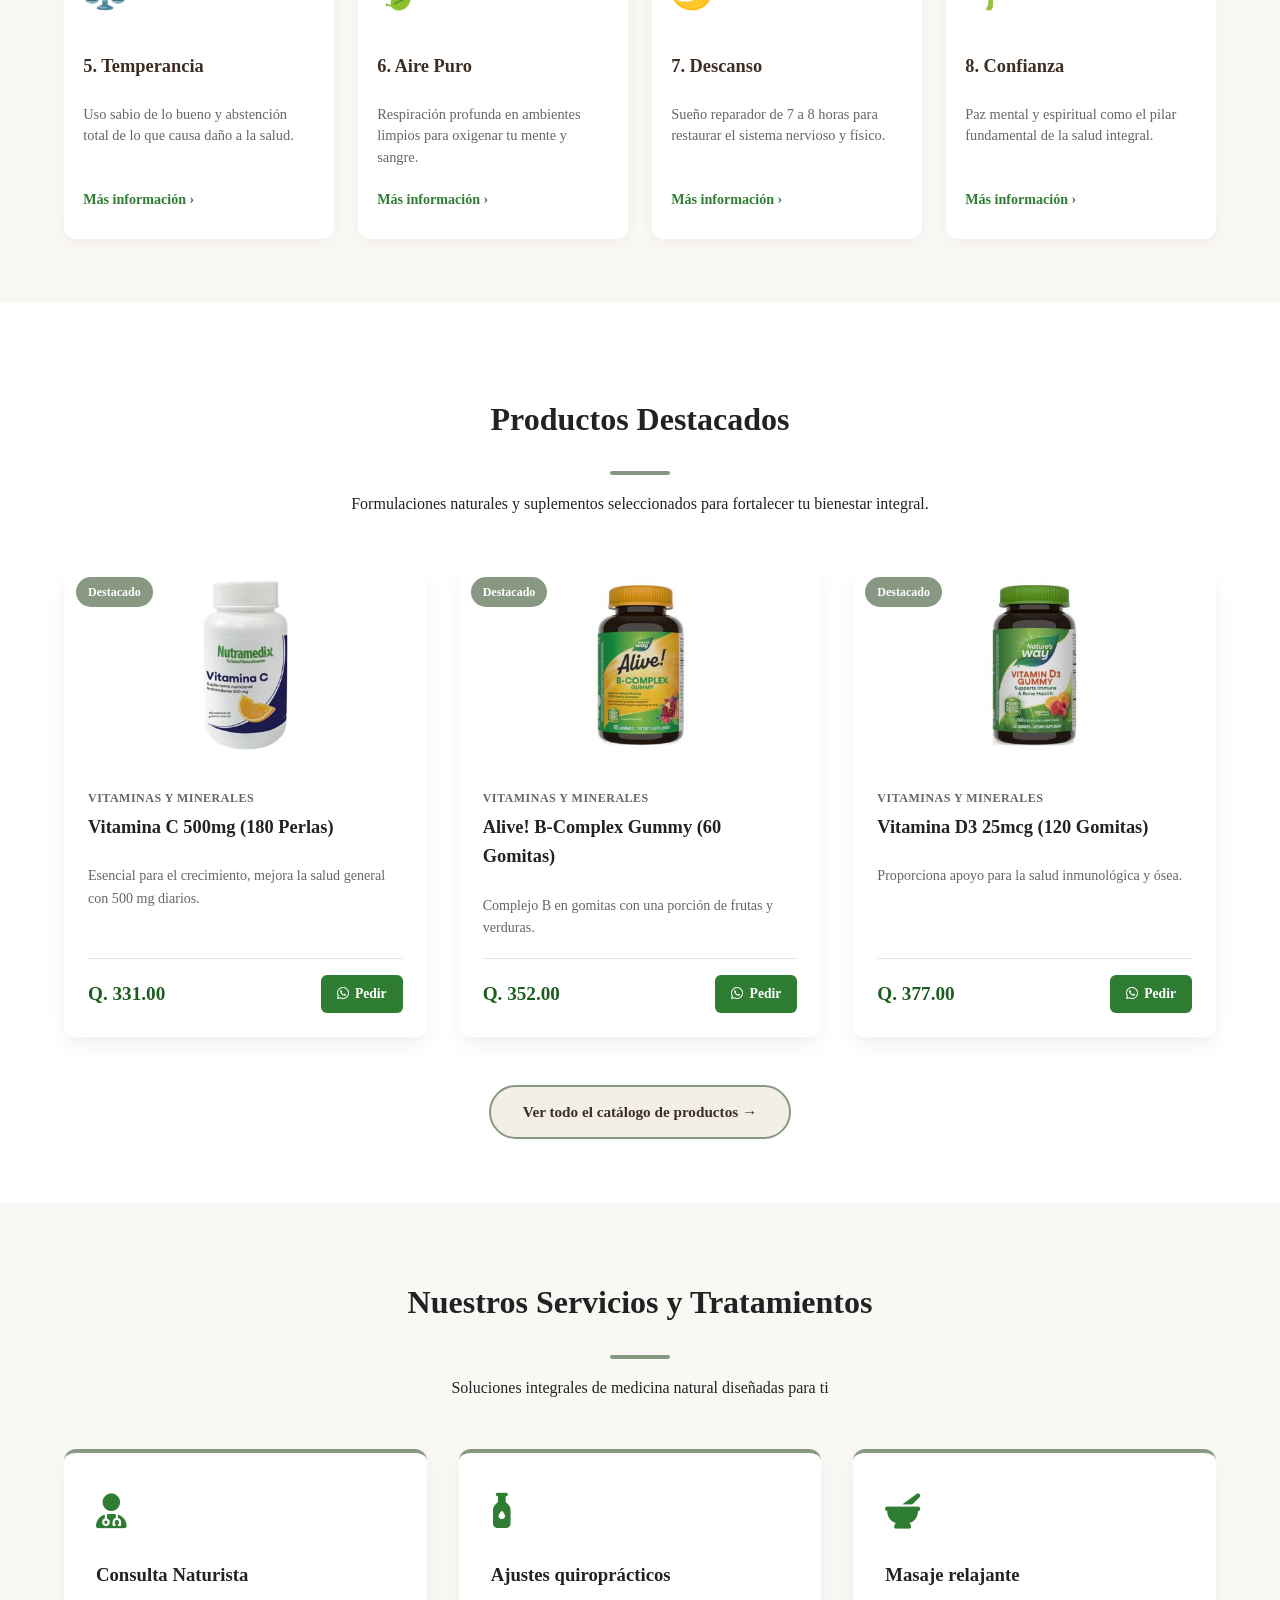
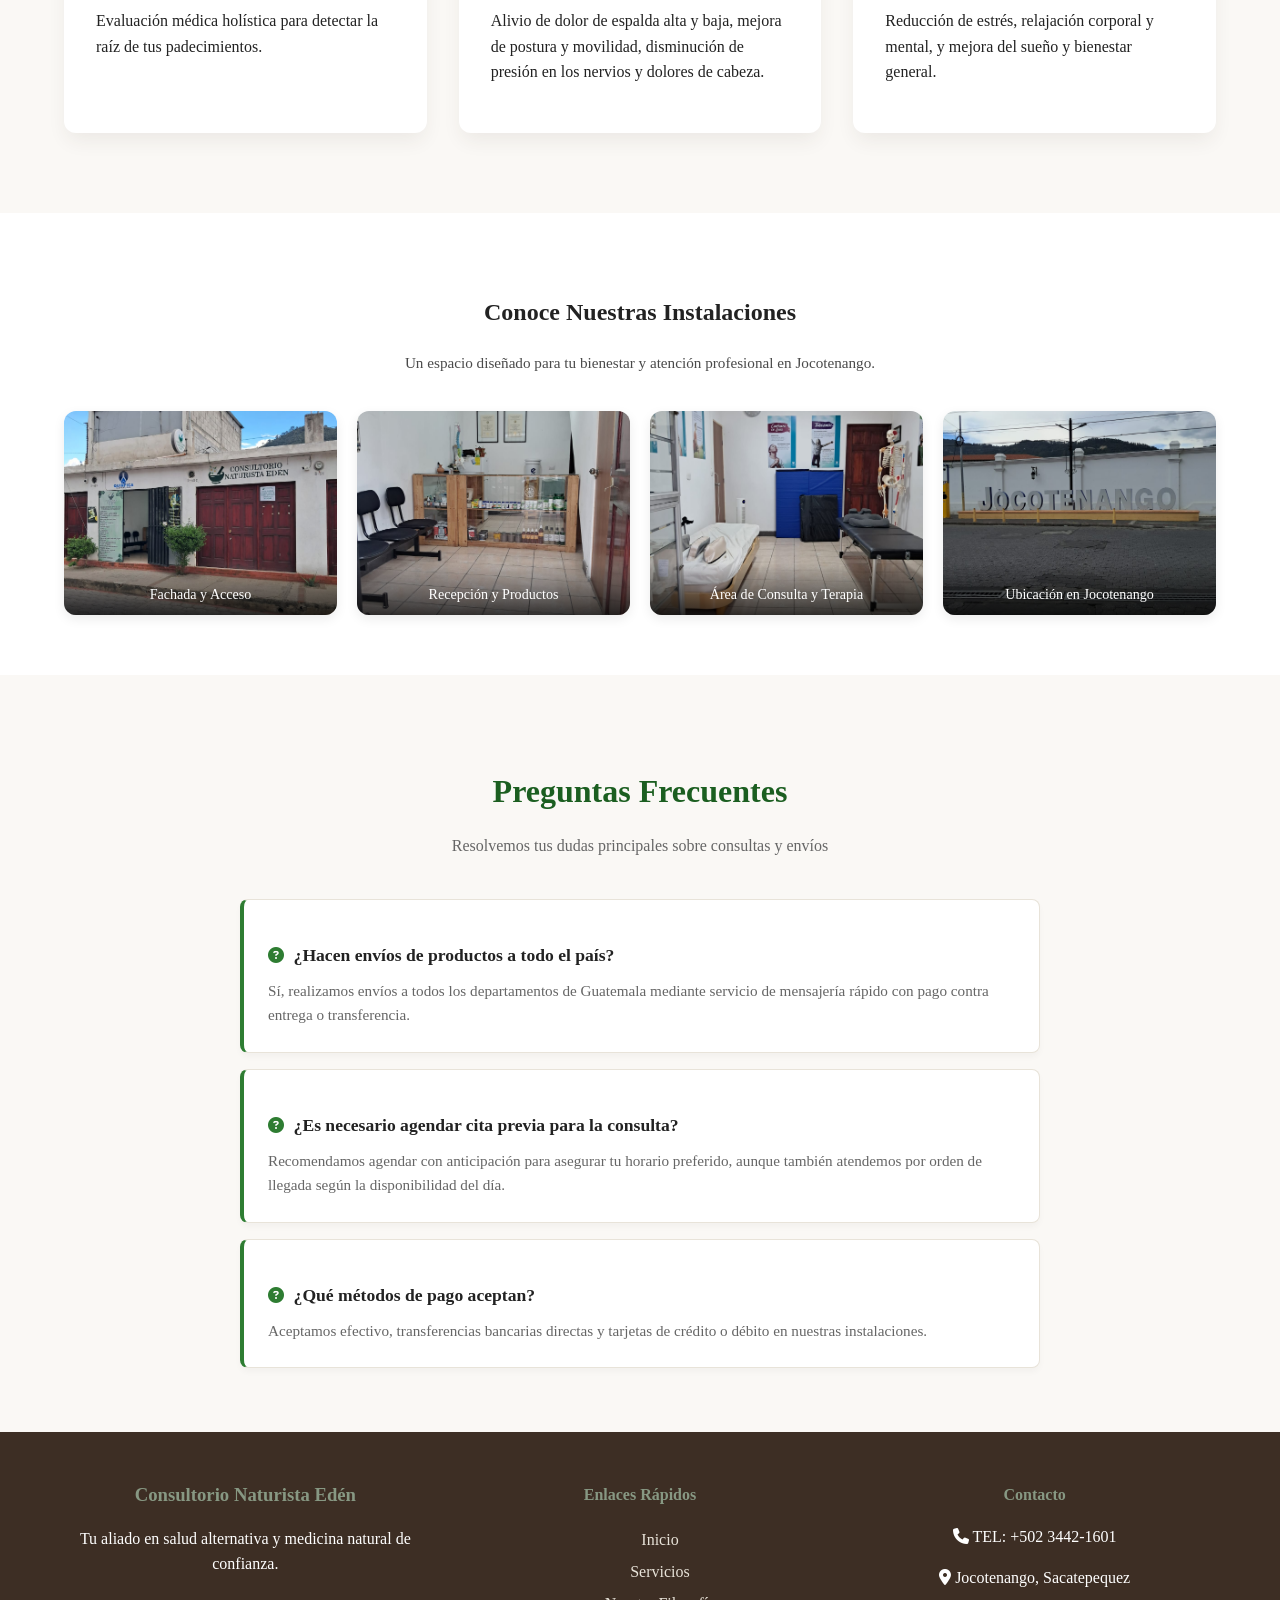
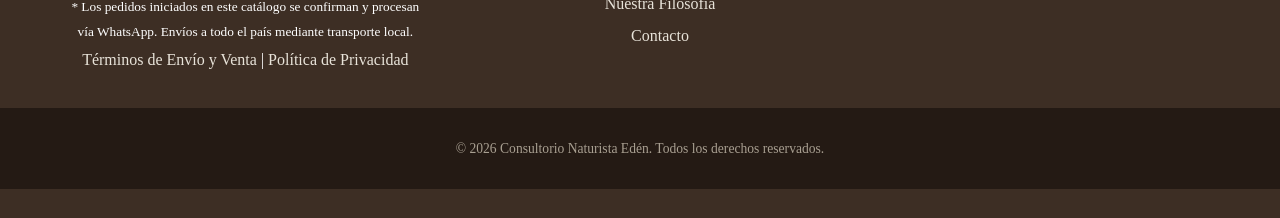
==== commit b4834354: "Alinear tipografia y barra decorativa de la galeria con estilos globales" ====
--- a/index.html
+++ b/index.html
@@ -304,7 +304,34 @@
             </div>
         </div>
     </section>
-
+    
+    <!-- Sección Galería de Instalaciones -->
+<section class="gallery-section" id="instalaciones">
+    <div class="container">
+        <h2 class="section-title">Conoce Nuestras Instalaciones</h2>
+        <span class="section-title-divider"></span>
+        <p class="section-subtitle">Un espacio diseñado para tu bienestar y atención profesional en Jocotenango.</p>
+        
+        <div class="main-gallery-grid">
+            <div class="gallery-card">
+                <img src="images/local1.jpeg" alt="Fachada Consultorio Naturista Edén">
+                <div class="gallery-caption">Fachada y Acceso</div>
+            </div>
+            <div class="gallery-card">
+                <img src="images/local2.jpeg" alt="Recepción y Farmacia Natural">
+                <div class="gallery-caption">Recepción y Productos</div>
+            </div>
+            <div class="gallery-card">
+                <img src="images/local3.jpeg" alt="Clínica y área de terapia">
+                <div class="gallery-caption">Área de Consulta y Terapia</div>
+            </div>
+            <div class="gallery-card">
+                <img src="images/local4.jpeg" alt="Ubicación Jocotenango">
+                <div class="gallery-caption">Ubicación en Jocotenango</div>
+            </div>
+        </div>
+    </div>
+</section>
    <!-- Sección FAQ -->
 <section class="faq-section container">
     <div class="faq-title">
--- a/styles.css
+++ b/styles.css
@@ -1439,8 +1439,95 @@
     color: var(--primary-dark);
     cursor: pointer;
     padding: 0.4rem;
-}
-
-
-
-
+}/* Sección Galería de Instalaciones */
+.gallery-section {
+    padding: 60px 0;
+    background-color: var(--white, #ffffff);
+    text-align: center;
+}
+
+.gallery-section .section-subtitle {
+    color: #4a4a4a;
+    margin-top: 10px;
+    margin-bottom: 35px;
+    font-size: 0.95rem;
+}
+
+.main-gallery-grid {
+    display: grid;
+    grid-template-columns: repeat(4, 1fr);
+    gap: 20px;
+}
+
+.gallery-card {
+    position: relative;
+    border-radius: 12px;
+    overflow: hidden;
+    box-shadow: 0 4px 12px rgba(0, 0, 0, 0.08);
+    aspect-ratio: 4 / 3;
+}
+
+.gallery-card img {
+    width: 100%;
+    height: 100%;
+    object-fit: cover;
+    display: block;
+    transition: transform 0.3s ease;
+}
+
+.gallery-card:hover img {
+    transform: scale(1.04);
+}
+
+.gallery-caption {
+    position: absolute;
+    bottom: 0;
+    left: 0;
+    right: 0;
+    background: linear-gradient(to top, rgba(0, 0, 0, 0.75) 0%, rgba(0, 0, 0, 0) 100%);
+    color: #ffffff;
+    padding: 20px 12px 10px 12px;
+    font-size: 0.88rem;
+    font-weight: 500;
+    text-align: center;
+}
+
+/* Responsivo */
+@media (max-width: 992px) {
+    .main-gallery-grid {
+        grid-template-columns: repeat(2, 1fr);
+    }
+}
+
+@media (max-width: 576px) {
+    .main-gallery-grid {
+        grid-template-columns: 1fr;
+    }
+}
+
+.card-mini-gallery {
+    display: grid;
+    grid-template-columns: 1fr 1fr;
+    gap: 10px;
+    margin-top: 15px;
+}
+
+.mini-photo {
+    height: 110px;
+    border-radius: 8px;
+    overflow: hidden;
+}
+
+.mini-photo img {
+    width: 100%;
+    height: 100%;
+    object-fit: cover;
+}
+
+.card-mini-gallery {
+    display: grid;
+    grid-template-columns: 1fr 1fr;
+    gap: 10px;
+    margin-top: 15px;
+    margin-bottom: 15px; /* Crea espacio respirable con el botón de Google Maps */
+}
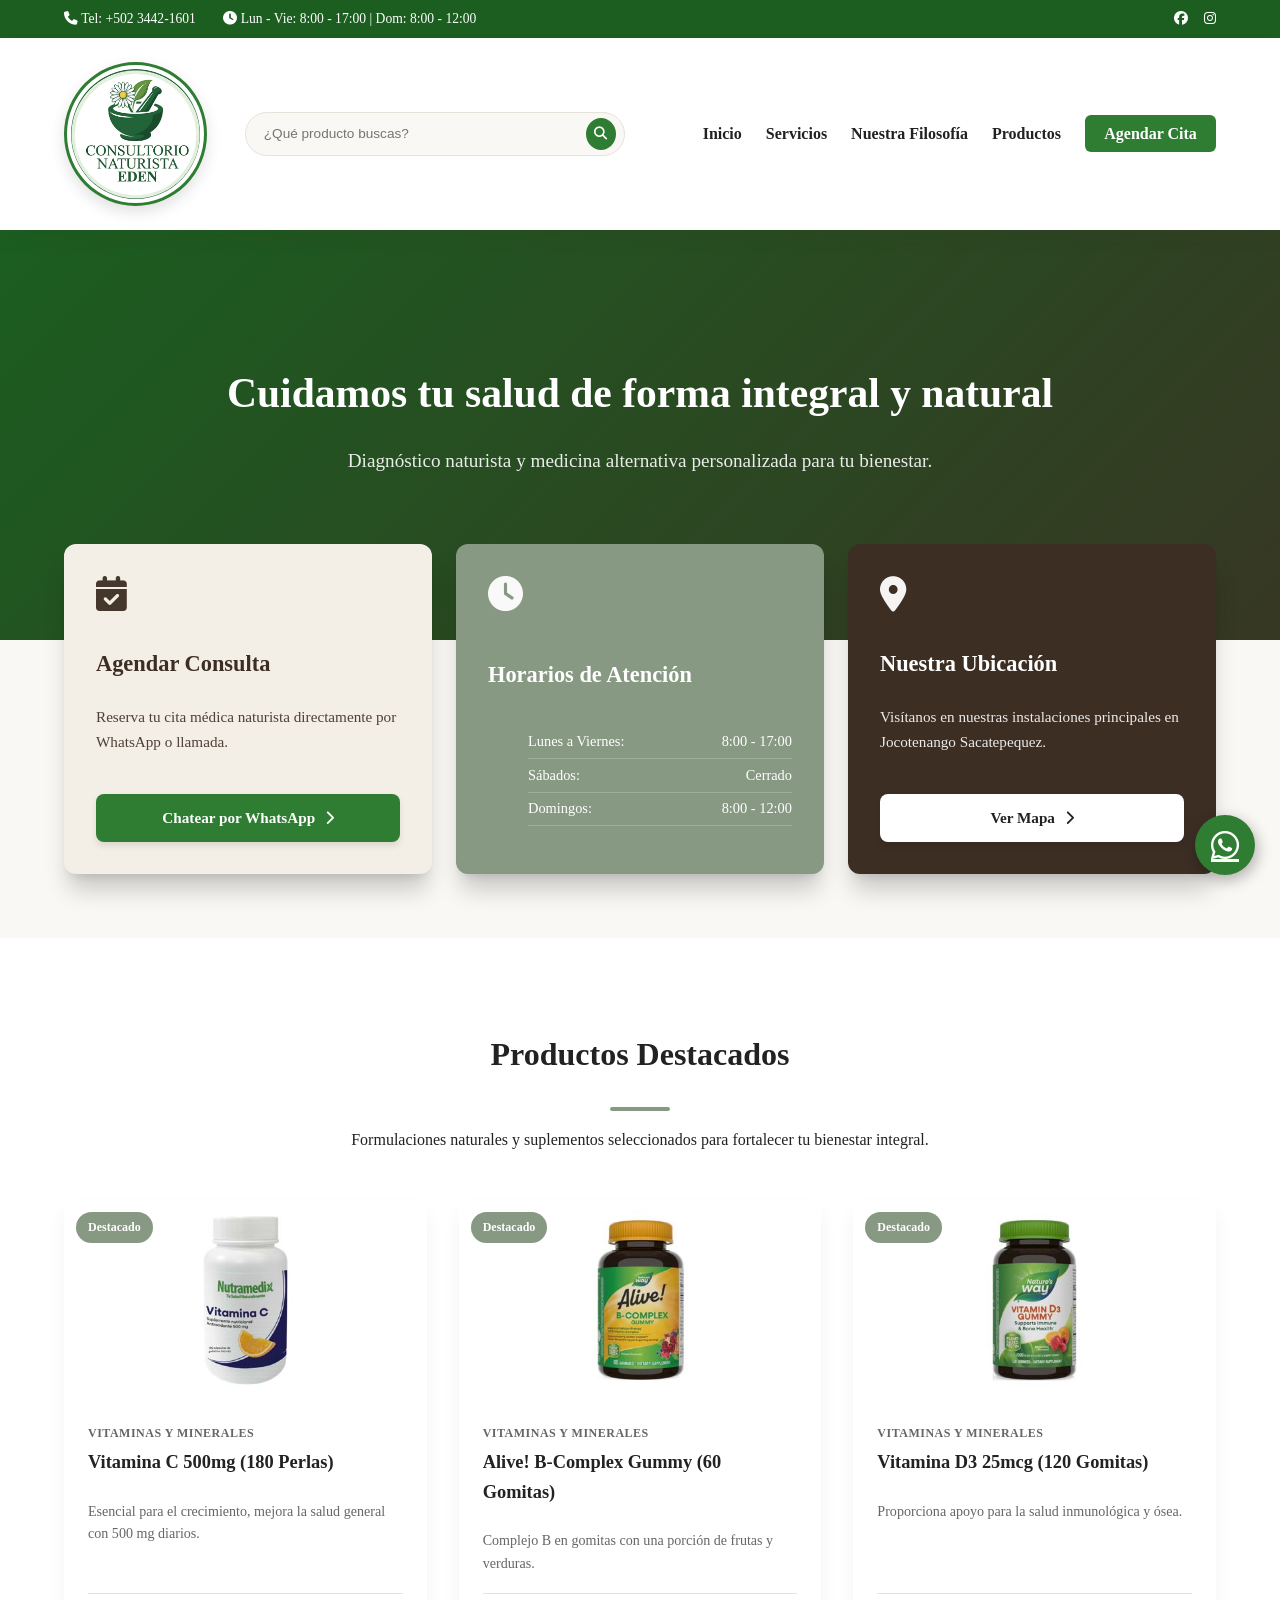
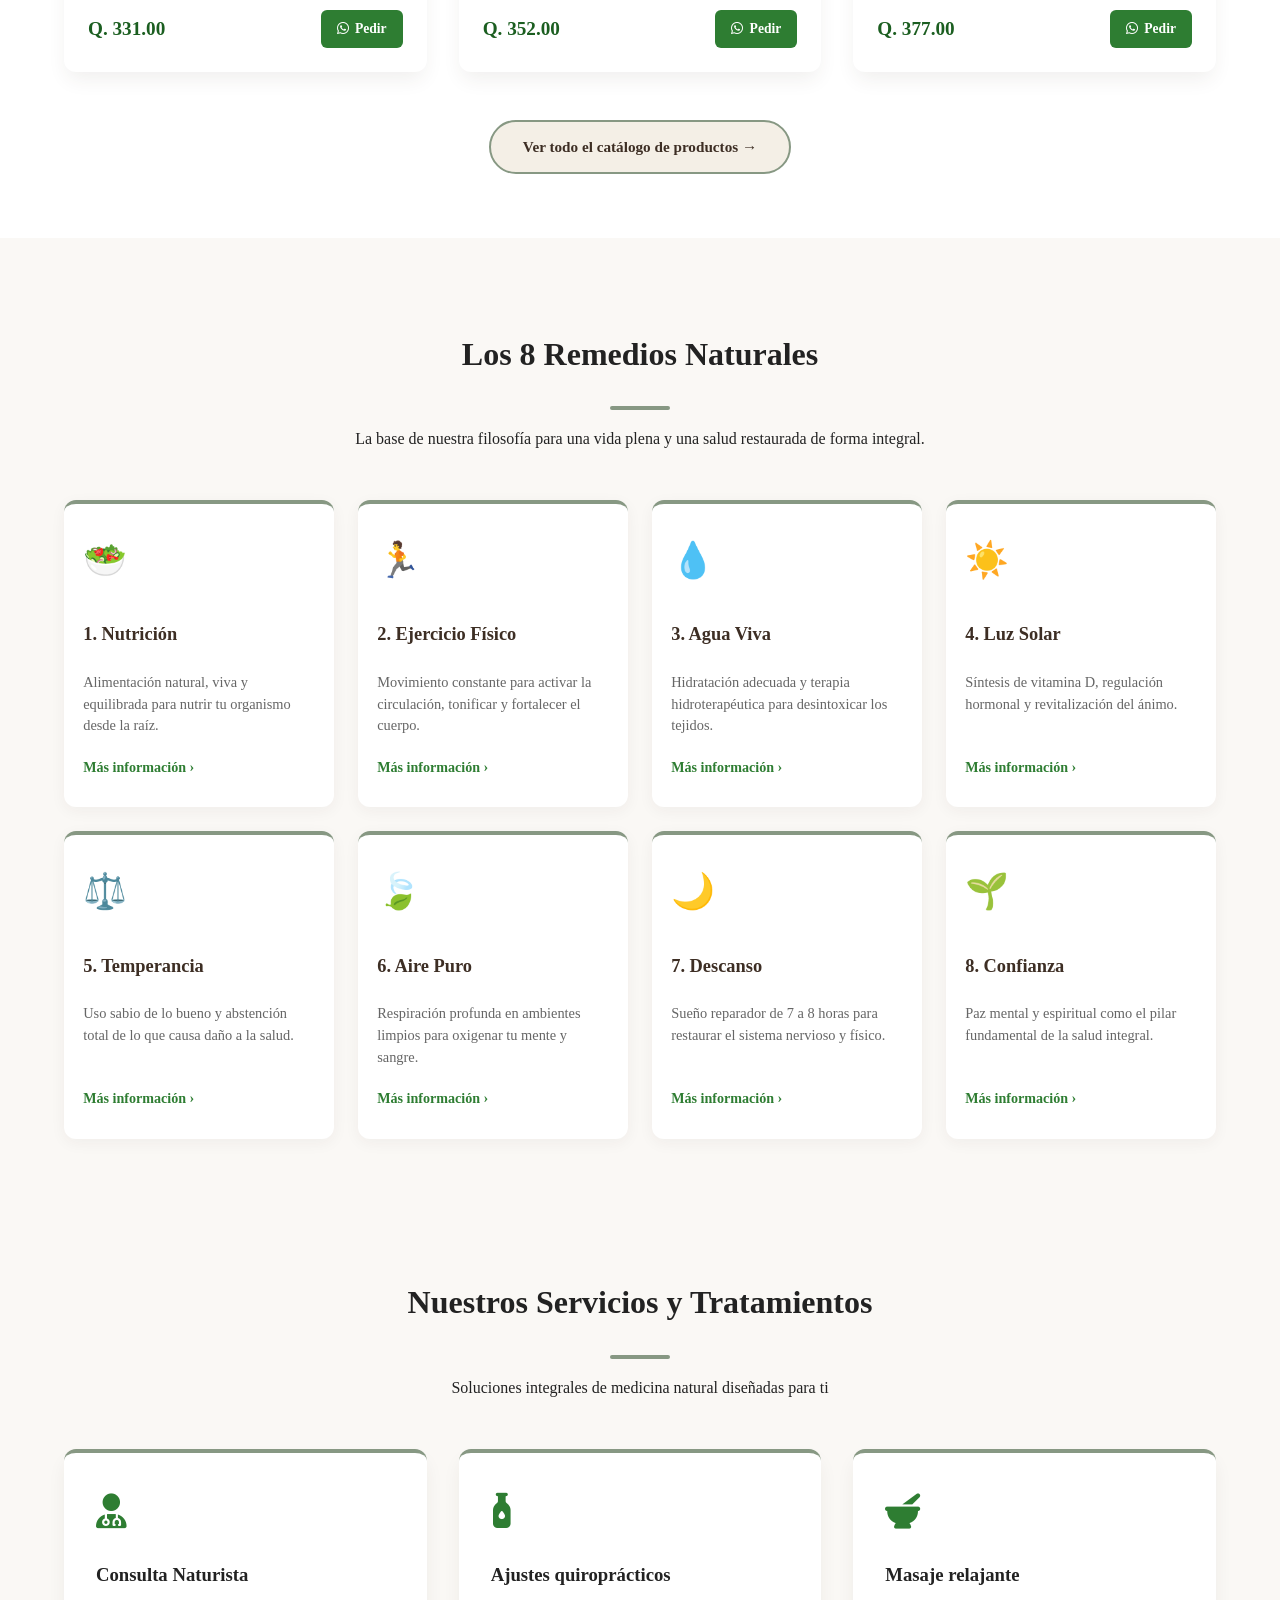
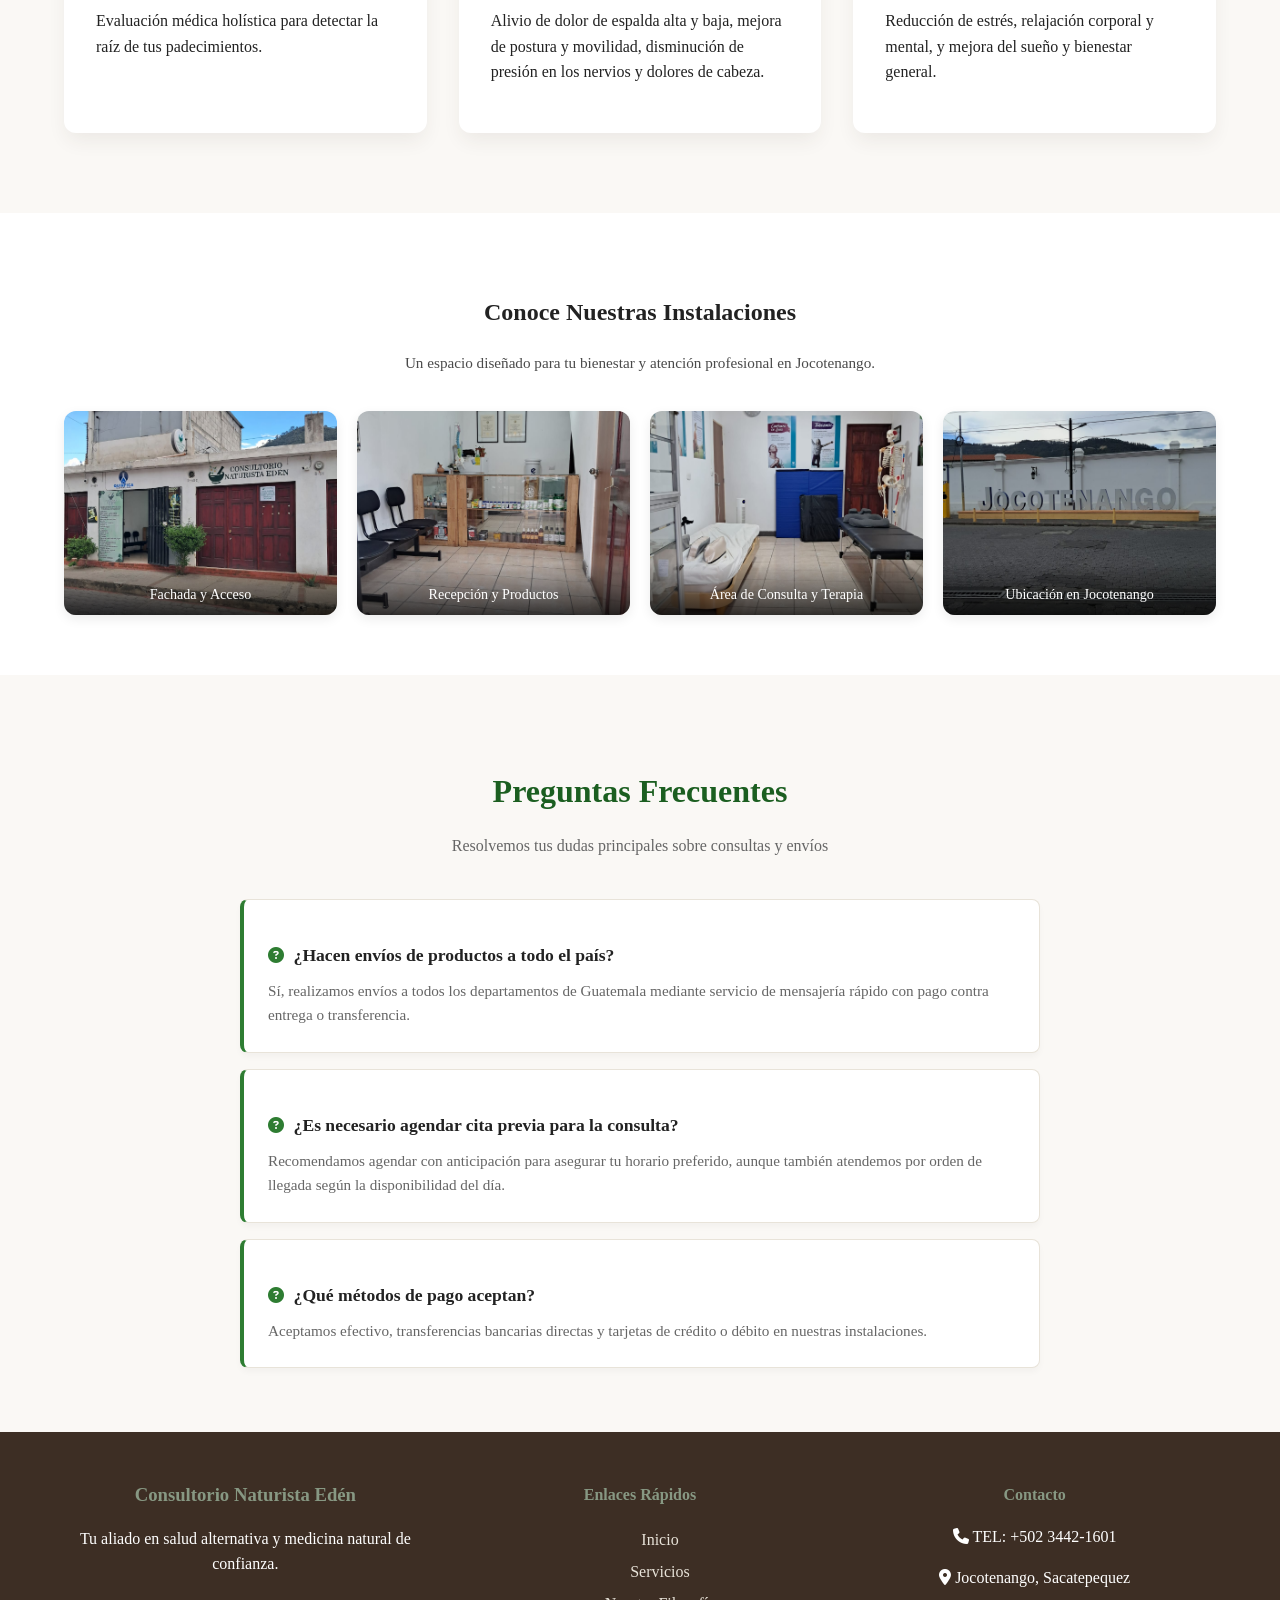
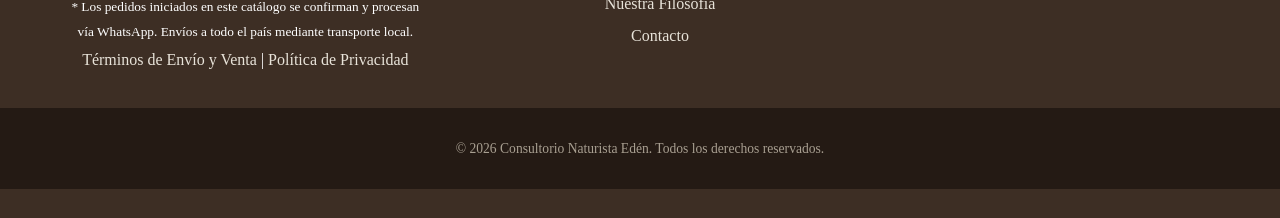
==== commit 059a4757: "Cambio orden" ====
--- a/index.html
+++ b/index.html
@@ -116,83 +116,8 @@
 
         </div>
     </section>
-<!-- SECCIÓN 8 REMEDIOS NATURALES -->
-<section class="remedios-section">
-    <div class="container">
-        <div class="section-header">
-            <h2>Los 8 Remedios Naturales</h2>
-            <div class="linea-decorativa"></div>
-            <p>La base de nuestra filosofía para una vida plena y una salud restaurada de forma integral.</p>
-        </div>
-
-        <div class="remedios-grid">
-            <!-- Remedio 1 -->
-            <div class="remedio-card">
-                <div class="remedio-icon">🥗</div>
-                <h3>1. Nutrición</h3>
-                <p>Alimentación natural, viva y equilibrada para nutrir tu organismo desde la raíz.</p>
-                <a href="nosotros.html#nutricion" class="remedio-link">Más información &rsaquo;</a>
-            </div>
-
-            <!-- Remedio 2 -->
-            <div class="remedio-card">
-                <div class="remedio-icon">🏃</div>
-                <h3>2. Ejercicio Físico</h3>
-                <p>Movimiento constante para activar la circulación, tonificar y fortalecer el cuerpo.</p>
-                <a href="nosotros.html#ejercicio" class="remedio-link">Más información &rsaquo;</a>
-            </div>
-
-            <!-- Remedio 3 -->
-            <div class="remedio-card">
-                <div class="remedio-icon">💧</div>
-                <h3>3. Agua Viva</h3>
-                <p>Hidratación adecuada y terapia hidroterapéutica para desintoxicar los tejidos.</p>
-                <a href="nosotros.html#agua" class="remedio-link">Más información &rsaquo;</a>
-            </div>
-
-            <!-- Remedio 4 -->
-            <div class="remedio-card">
-                <div class="remedio-icon">☀️</div>
-                <h3>4. Luz Solar</h3>
-                <p>Síntesis de vitamina D, regulación hormonal y revitalización del ánimo.</p>
-                <a href="nosotros.html#luz-solar" class="remedio-link">Más información &rsaquo;</a>
-            </div>
-
-            <!-- Remedio 5 -->
-            <div class="remedio-card">
-                <div class="remedio-icon">⚖️</div>
-                <h3>5. Temperancia</h3>
-                <p>Uso sabio de lo bueno y abstención total de lo que causa daño a la salud.</p>
-                <a href="nosotros.html#temperancia" class="remedio-link">Más información &rsaquo;</a>
-            </div>
-
-            <!-- Remedio 6 -->
-            <div class="remedio-card">
-                <div class="remedio-icon">🍃</div>
-                <h3>6. Aire Puro</h3>
-                <p>Respiración profunda en ambientes limpios para oxigenar tu mente y sangre.</p>
-                <a href="nosotros.html#aire-puro" class="remedio-link">Más información &rsaquo;</a>
-            </div>
-
-            <!-- Remedio 7 -->
-            <div class="remedio-card">
-                <div class="remedio-icon">🌙</div>
-                <h3>7. Descanso</h3>
-                <p>Sueño reparador de 7 a 8 horas para restaurar el sistema nervioso y físico.</p>
-                <a href="nosotros.html#descanso" class="remedio-link">Más información &rsaquo;</a>
-            </div>
-
-            <!-- Remedio 8 -->
-            <div class="remedio-card">
-                <div class="remedio-icon">🌱</div>
-                <h3>8. Confianza</h3>
-                <p>Paz mental y espiritual como el pilar fundamental de la salud integral.</p>
-                <a href="nosotros.html#confianza" class="remedio-link">Más información &rsaquo;</a>
-            </div>
-        </div>
-    </div>
-</section>
-
+
+    
 <!-- SECCIÓN DE PRODUCTOS DESTACADOS -->
 <section class="productos-destacados-section">
     <div class="container">
@@ -274,6 +199,84 @@
         </div>
     </div>
 </section>
+
+<!-- SECCIÓN 8 REMEDIOS NATURALES -->
+<section class="remedios-section">
+    <div class="container">
+        <div class="section-header">
+            <h2>Los 8 Remedios Naturales</h2>
+            <div class="linea-decorativa"></div>
+            <p>La base de nuestra filosofía para una vida plena y una salud restaurada de forma integral.</p>
+        </div>
+
+        <div class="remedios-grid">
+            <!-- Remedio 1 -->
+            <div class="remedio-card">
+                <div class="remedio-icon">🥗</div>
+                <h3>1. Nutrición</h3>
+                <p>Alimentación natural, viva y equilibrada para nutrir tu organismo desde la raíz.</p>
+                <a href="nosotros.html#nutricion" class="remedio-link">Más información &rsaquo;</a>
+            </div>
+
+            <!-- Remedio 2 -->
+            <div class="remedio-card">
+                <div class="remedio-icon">🏃</div>
+                <h3>2. Ejercicio Físico</h3>
+                <p>Movimiento constante para activar la circulación, tonificar y fortalecer el cuerpo.</p>
+                <a href="nosotros.html#ejercicio" class="remedio-link">Más información &rsaquo;</a>
+            </div>
+
+            <!-- Remedio 3 -->
+            <div class="remedio-card">
+                <div class="remedio-icon">💧</div>
+                <h3>3. Agua Viva</h3>
+                <p>Hidratación adecuada y terapia hidroterapéutica para desintoxicar los tejidos.</p>
+                <a href="nosotros.html#agua" class="remedio-link">Más información &rsaquo;</a>
+            </div>
+
+            <!-- Remedio 4 -->
+            <div class="remedio-card">
+                <div class="remedio-icon">☀️</div>
+                <h3>4. Luz Solar</h3>
+                <p>Síntesis de vitamina D, regulación hormonal y revitalización del ánimo.</p>
+                <a href="nosotros.html#luz-solar" class="remedio-link">Más información &rsaquo;</a>
+            </div>
+
+            <!-- Remedio 5 -->
+            <div class="remedio-card">
+                <div class="remedio-icon">⚖️</div>
+                <h3>5. Temperancia</h3>
+                <p>Uso sabio de lo bueno y abstención total de lo que causa daño a la salud.</p>
+                <a href="nosotros.html#temperancia" class="remedio-link">Más información &rsaquo;</a>
+            </div>
+
+            <!-- Remedio 6 -->
+            <div class="remedio-card">
+                <div class="remedio-icon">🍃</div>
+                <h3>6. Aire Puro</h3>
+                <p>Respiración profunda en ambientes limpios para oxigenar tu mente y sangre.</p>
+                <a href="nosotros.html#aire-puro" class="remedio-link">Más información &rsaquo;</a>
+            </div>
+
+            <!-- Remedio 7 -->
+            <div class="remedio-card">
+                <div class="remedio-icon">🌙</div>
+                <h3>7. Descanso</h3>
+                <p>Sueño reparador de 7 a 8 horas para restaurar el sistema nervioso y físico.</p>
+                <a href="nosotros.html#descanso" class="remedio-link">Más información &rsaquo;</a>
+            </div>
+
+            <!-- Remedio 8 -->
+            <div class="remedio-card">
+                <div class="remedio-icon">🌱</div>
+                <h3>8. Confianza</h3>
+                <p>Paz mental y espiritual como el pilar fundamental de la salud integral.</p>
+                <a href="nosotros.html#confianza" class="remedio-link">Más información &rsaquo;</a>
+            </div>
+        </div>
+    </div>
+</section>
+
     <!-- 5. Catálogo de Servicios y Tratamientos -->
     <section id="servicios" class="servicios-section container">
         <div class="section-header">
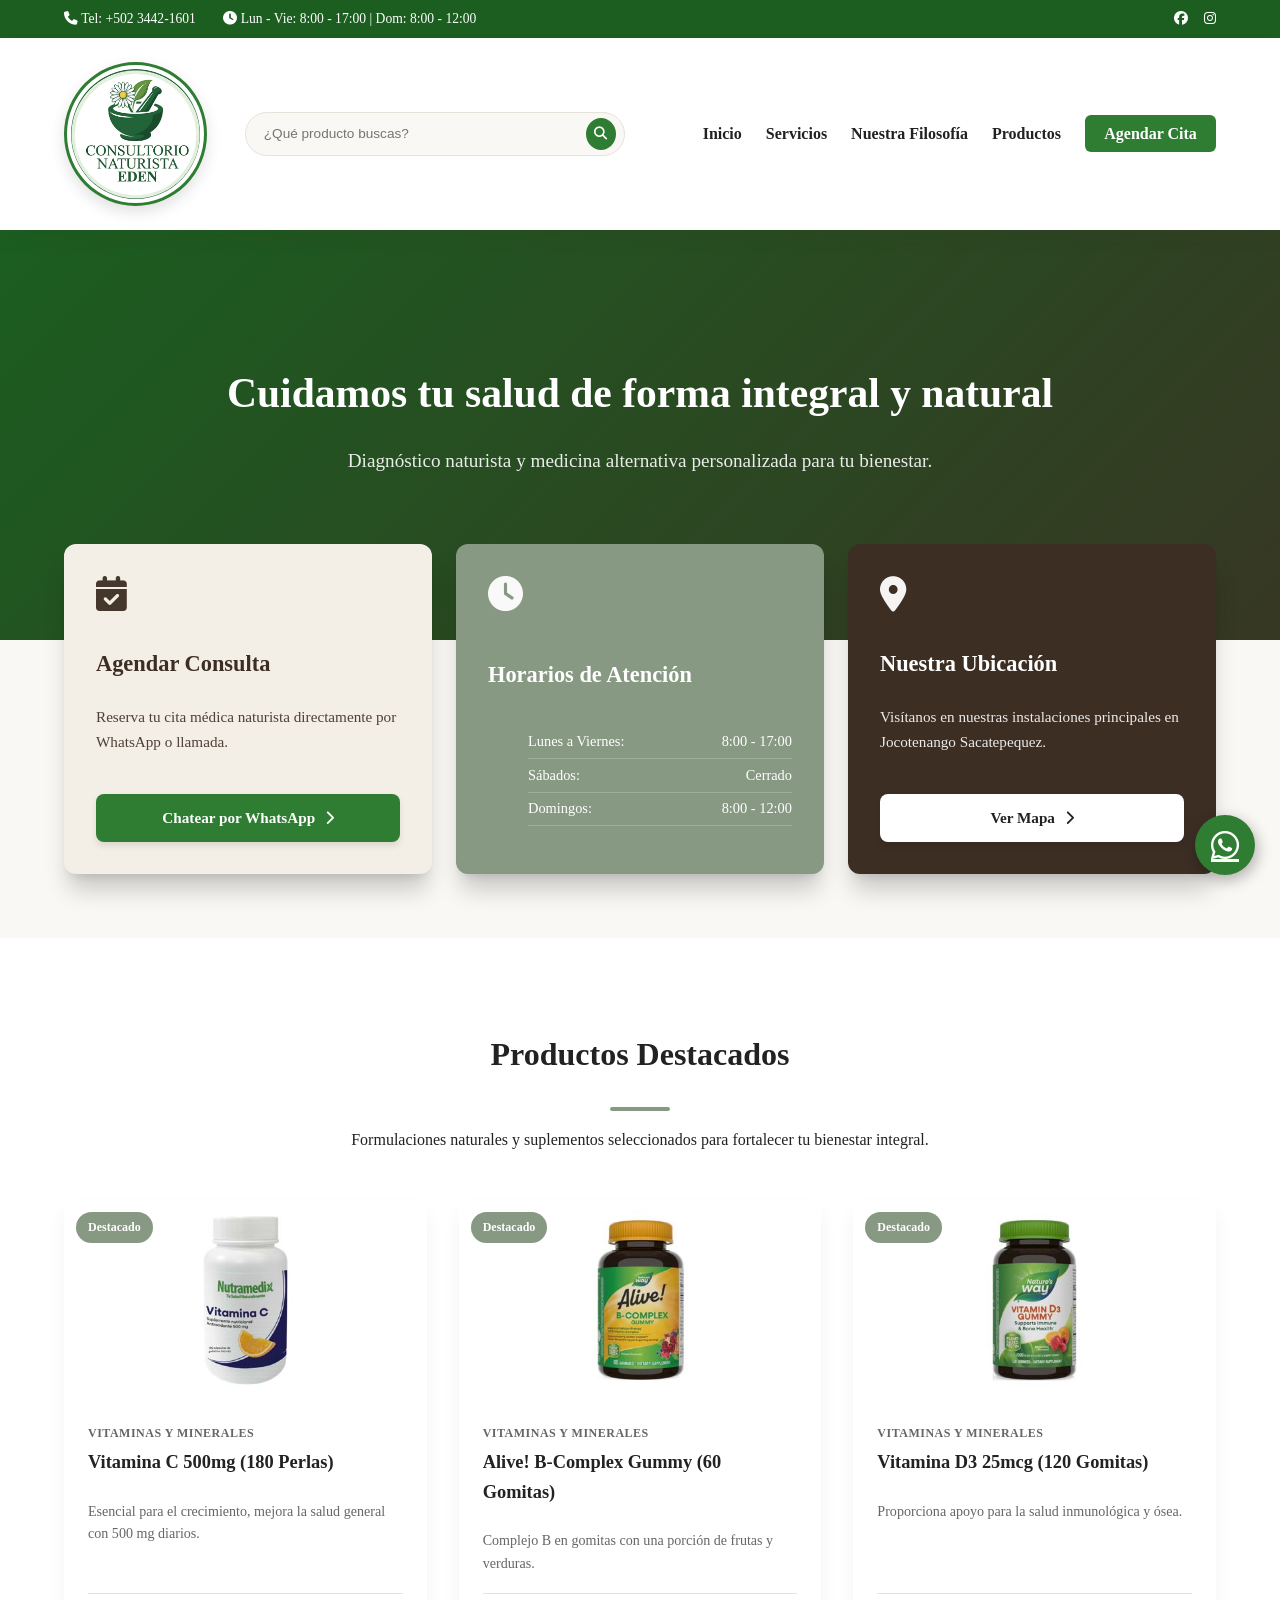
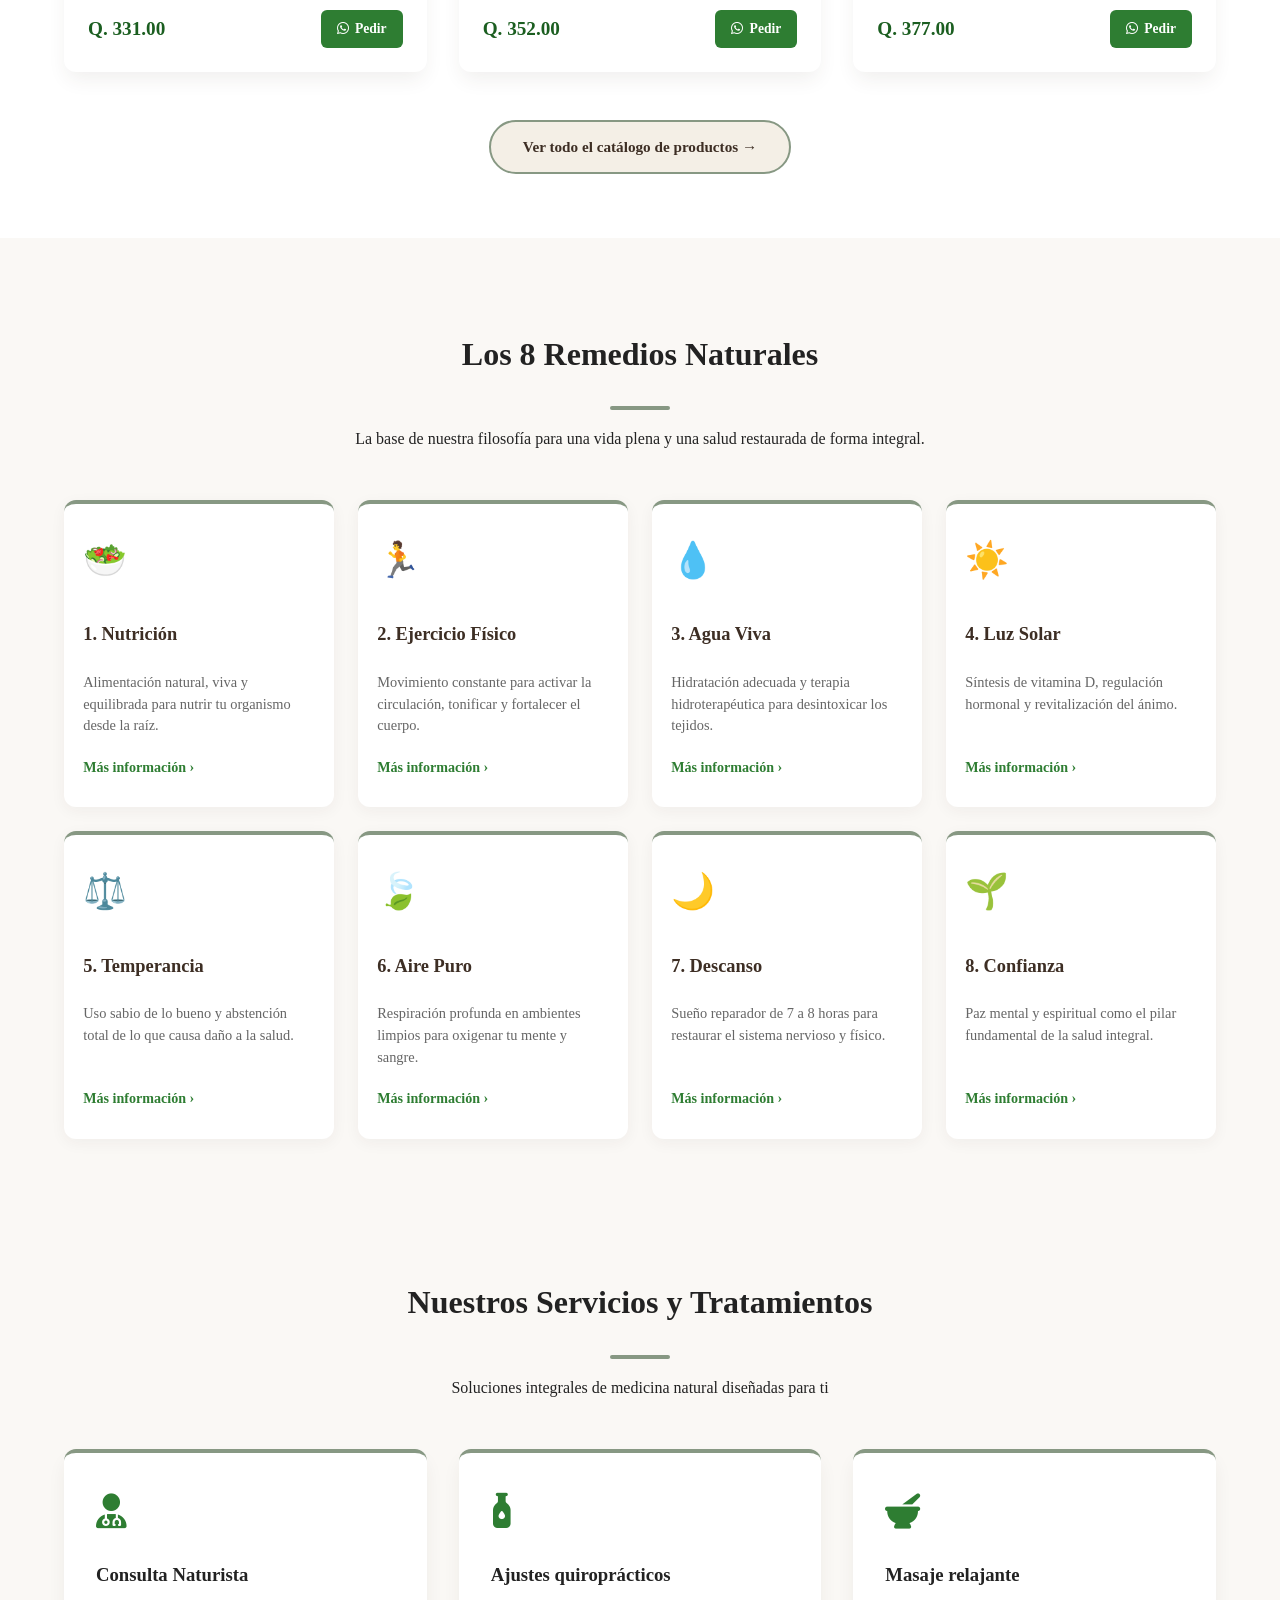
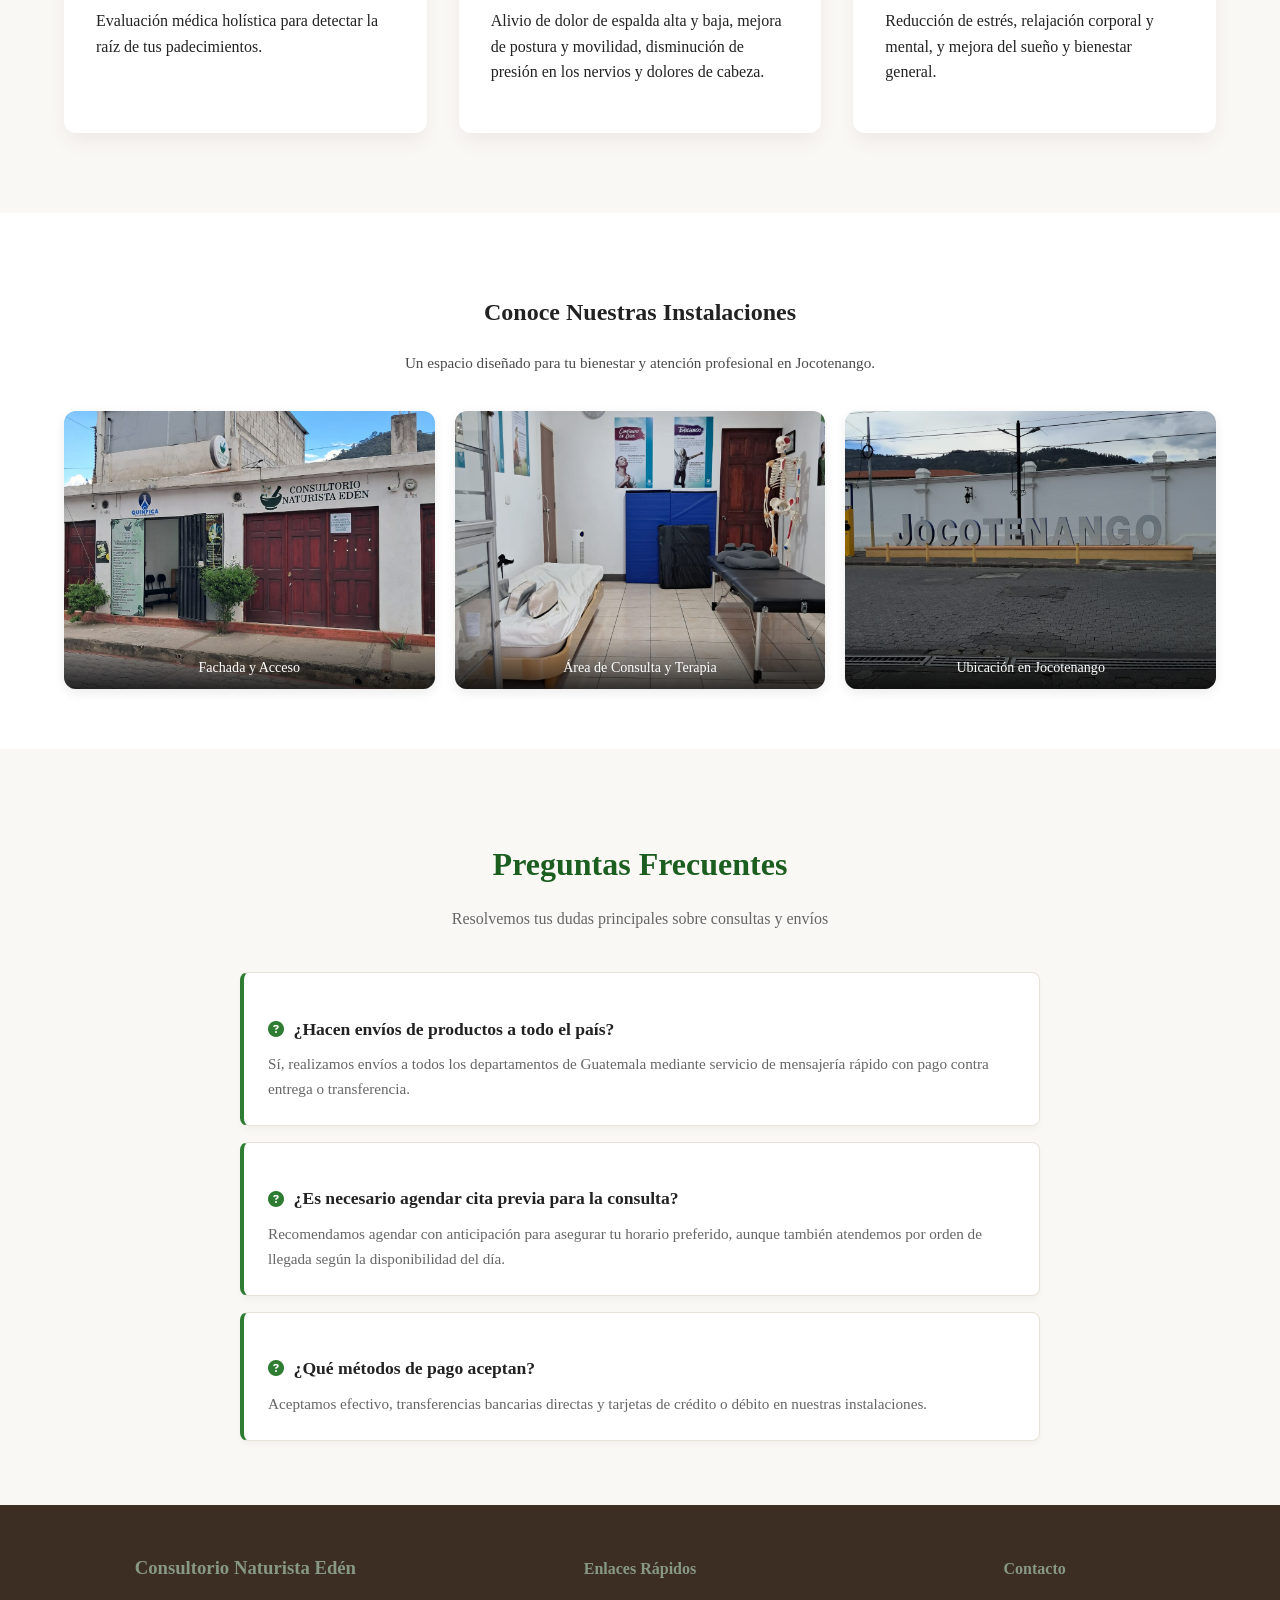
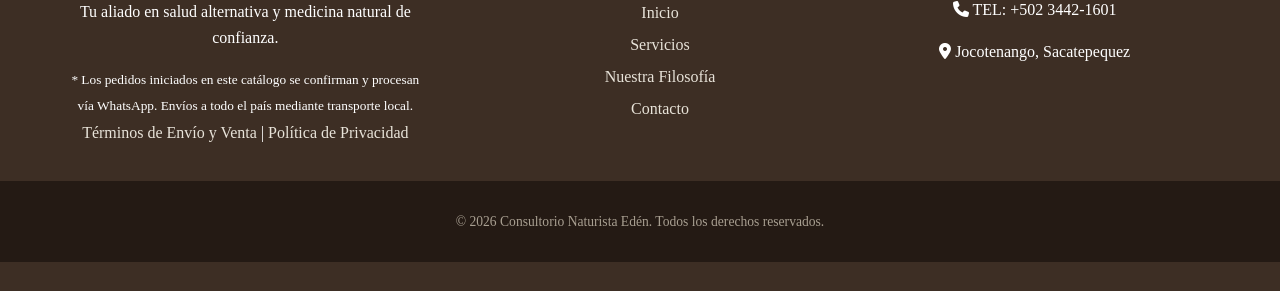
==== commit 624e1bc7: "v3" ====
--- a/index.html
+++ b/index.html
@@ -26,7 +26,7 @@
                 <span><i class="fa-solid fa-clock"></i> Lun - Vie: 8:00 - 17:00 | Dom: 8:00 - 12:00</span>
             </div>
             <div class="redes-top">
-                <a href="#"><i class="fa-brands fa-facebook"></i></a>
+                <a href="https://www.facebook.com/people/Consultorio-Naturista-Eden/100070022763072/#"><i class="fa-brands fa-facebook"></i></a>
                 <a href="#"><i class="fa-brands fa-instagram"></i></a>
             </div>
         </div>
@@ -58,7 +58,7 @@
         <!-- 4. Menú Navegación Desplegable -->
         <nav class="navbar" id="navbar">
             <ul>
-                <li><a href="#inicio">Inicio</a></li>
+                <li><a href="index.html">Inicio</a></li>
                 <li><a href="#servicios">Servicios</a></li>
                 <li><a href="nosotros.html">Nuestra Filosofía</a></li>
                 <li><a href="productos.html">Productos</a></li>
@@ -321,10 +321,6 @@
                 <div class="gallery-caption">Fachada y Acceso</div>
             </div>
             <div class="gallery-card">
-                <img src="images/local2.jpeg" alt="Recepción y Farmacia Natural">
-                <div class="gallery-caption">Recepción y Productos</div>
-            </div>
-            <div class="gallery-card">
                 <img src="images/local3.jpeg" alt="Clínica y área de terapia">
                 <div class="gallery-caption">Área de Consulta y Terapia</div>
             </div>
@@ -377,7 +373,7 @@
             <div class="footer-col">
                 <h4>Enlaces Rápidos</h4>
                 <ul>
-                    <li><a href="#inicio">Inicio</a></li>
+                    <li><a href="index.html">Inicio</a></li>
                     <li><a href="#servicios">Servicios</a></li>
                     <li><a href="nosotros.html" class="nav-link">Nuestra Filosofía</a></li>
                     <li><a href="cita.html">Contacto</a></li>
--- a/styles.css
+++ b/styles.css
@@ -354,6 +354,7 @@
 
 .footer-col h3, .footer-col h4 {
     margin-bottom: 1rem;
+    
     color: #879883; /* Títulos en Verde Salvia */
 }
 
@@ -1455,7 +1456,7 @@
 
 .main-gallery-grid {
     display: grid;
-    grid-template-columns: repeat(4, 1fr);
+    grid-template-columns: repeat(3, 1fr);
     gap: 20px;
 }
 
